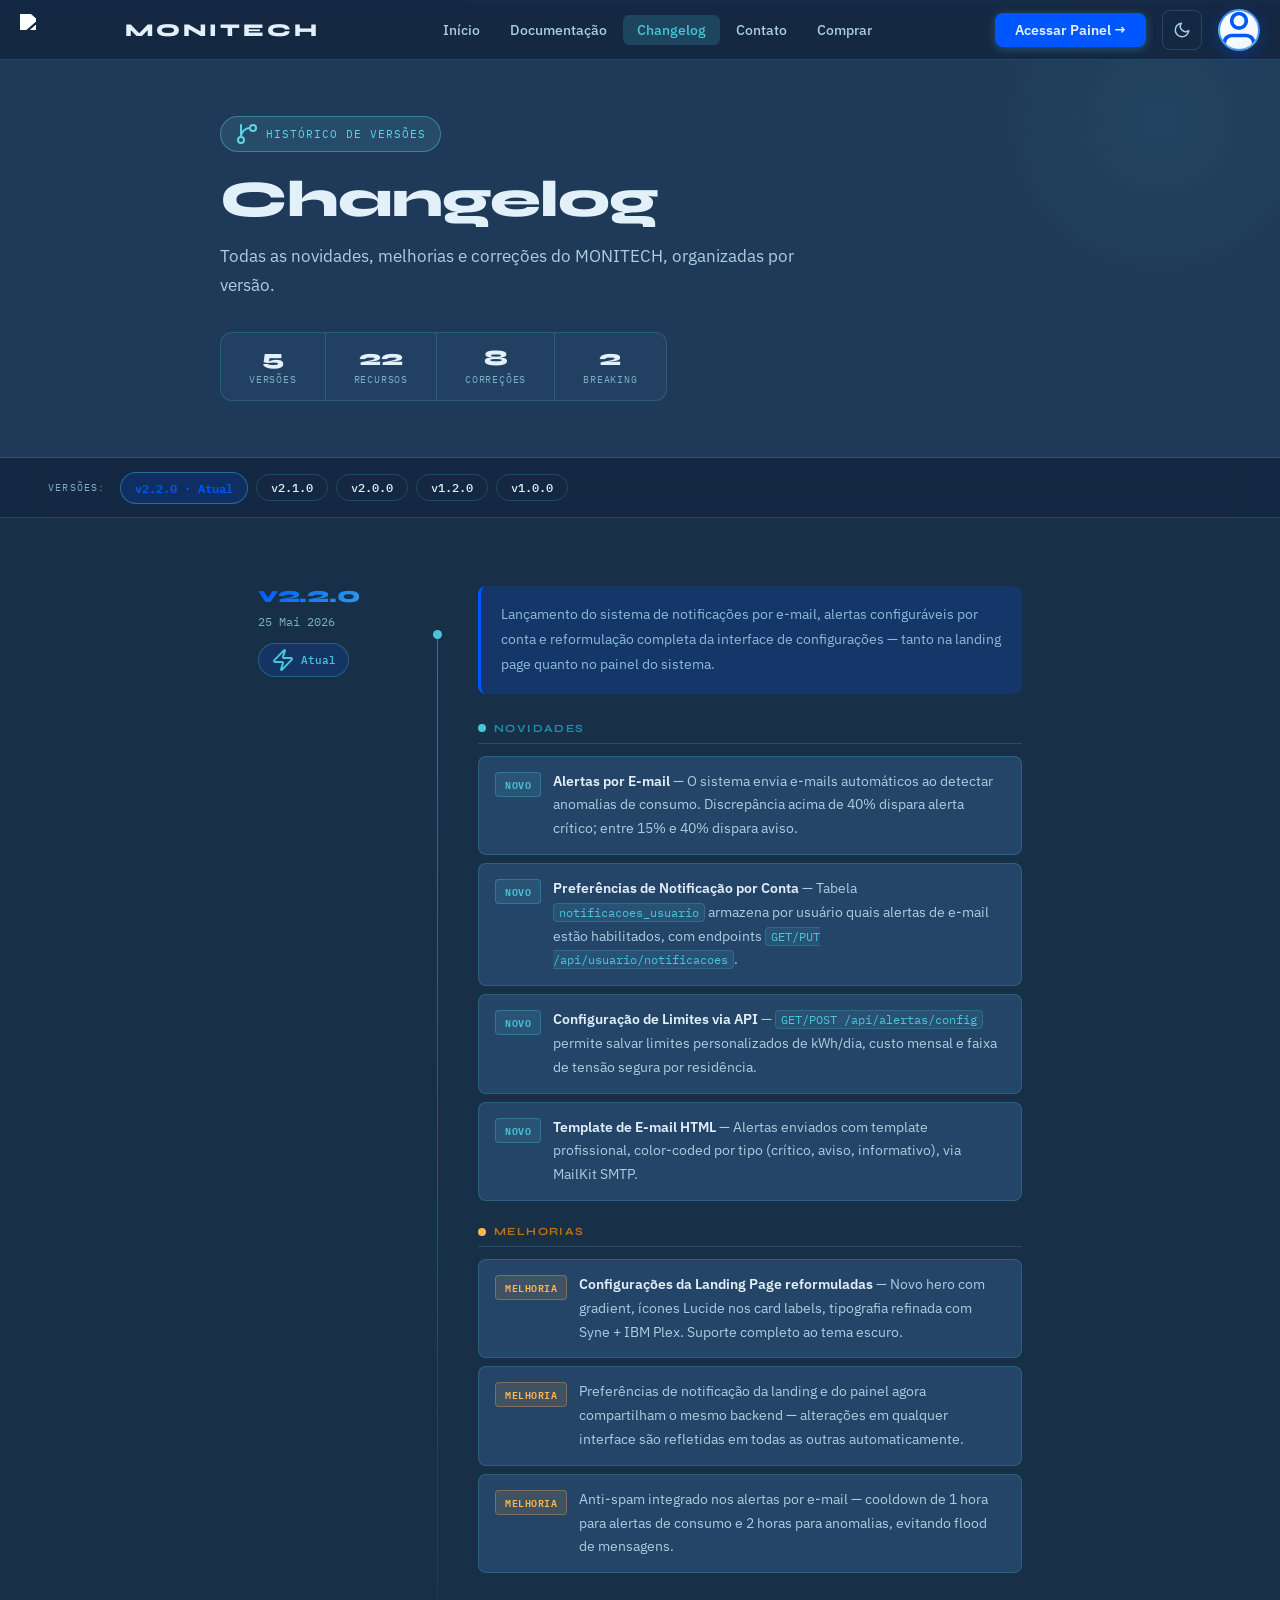
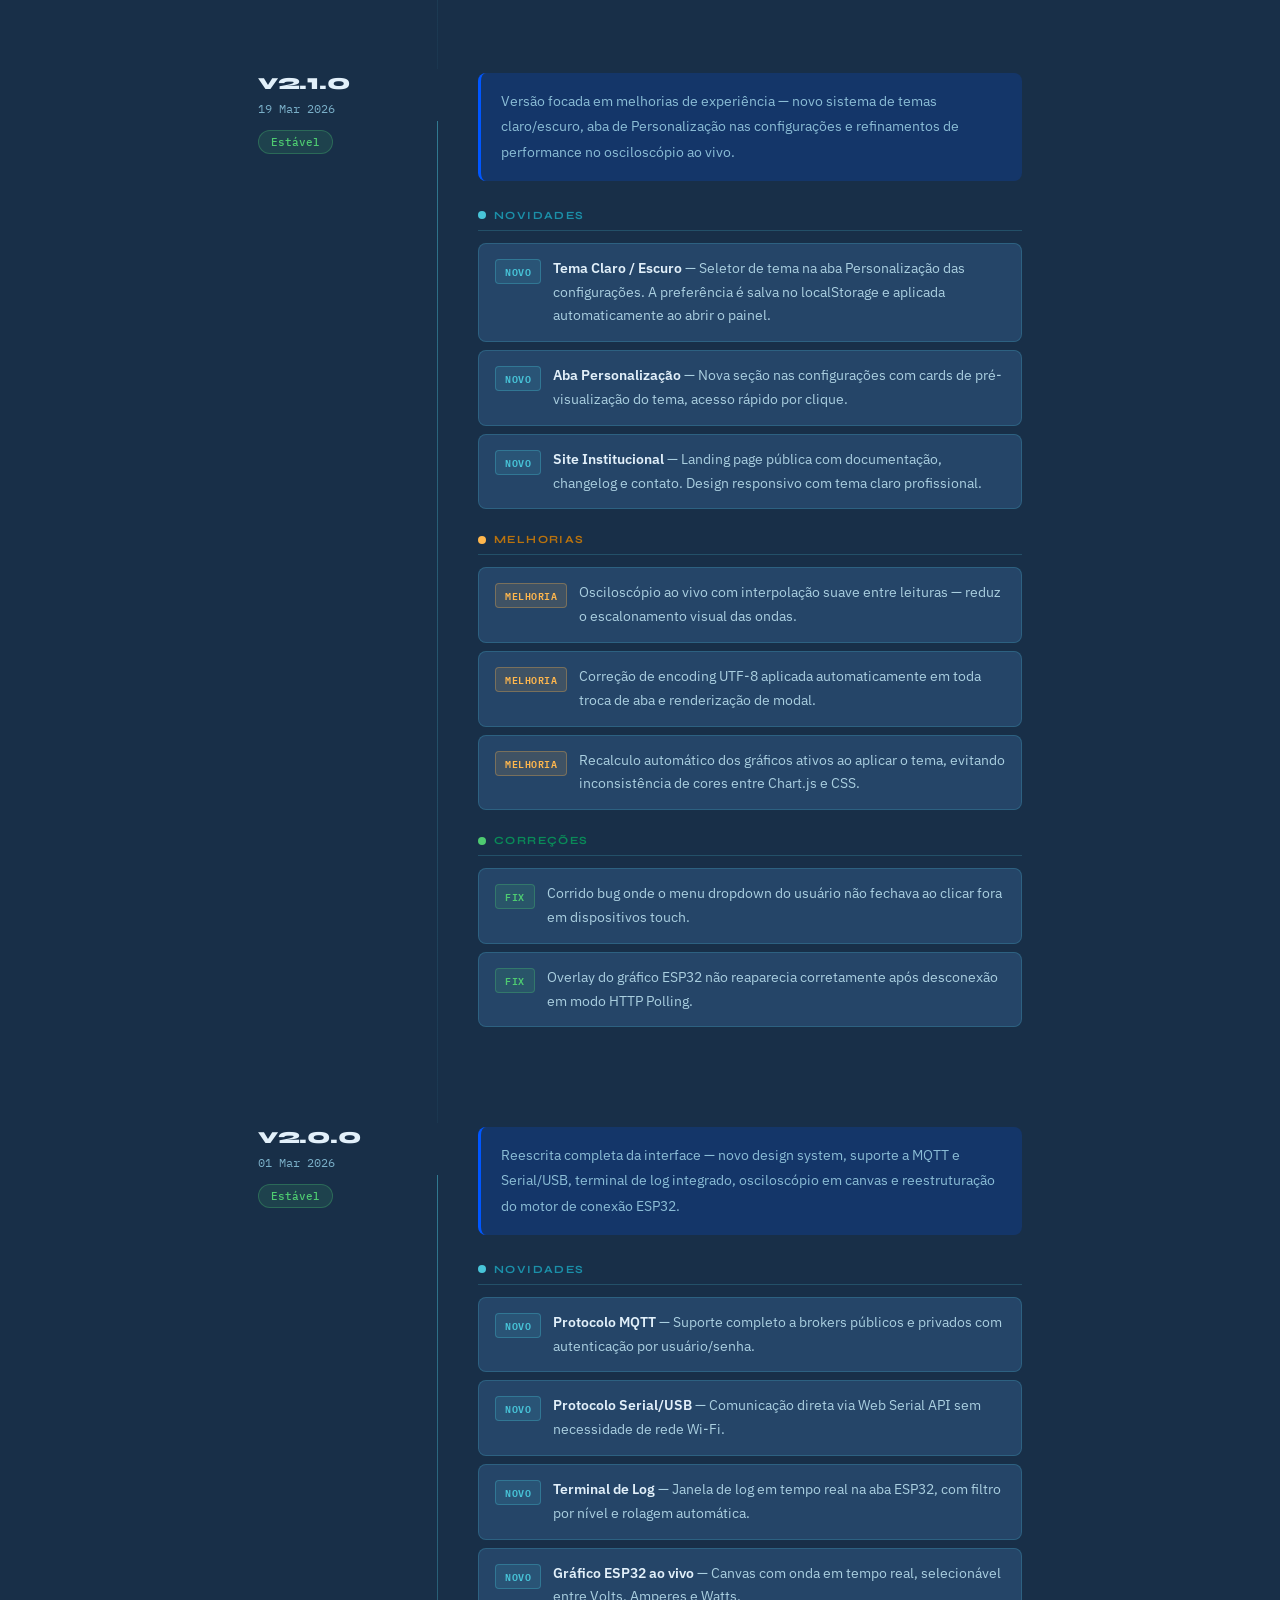
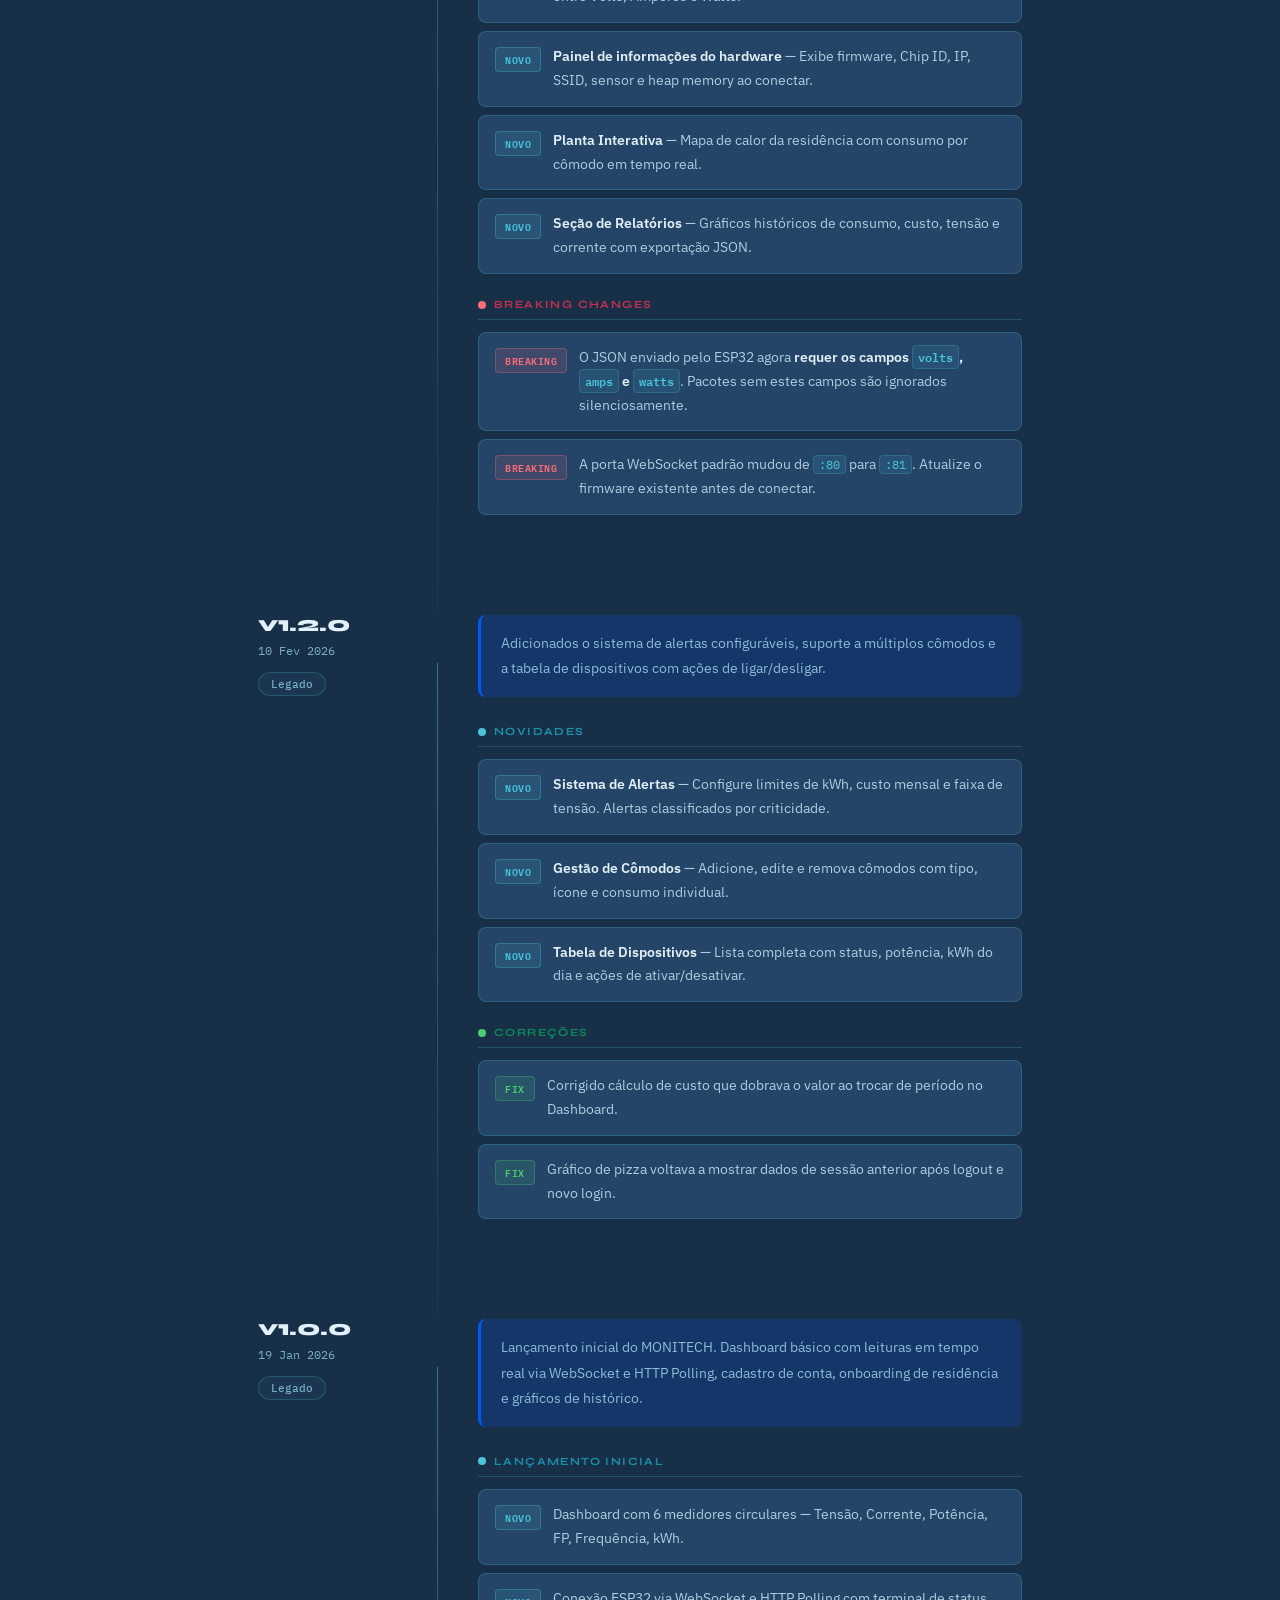
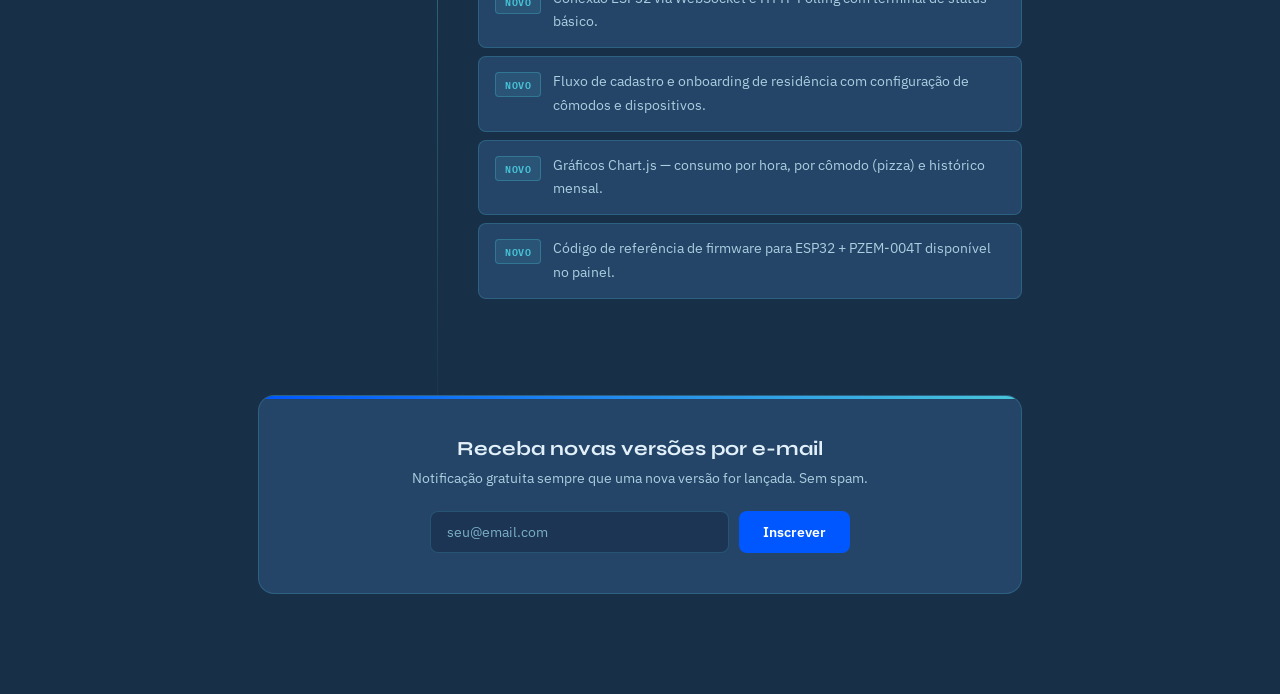
==== wwwroot/pages-documents/changelog.html @ 71a30d2c "Projeto-com-NILM_SERVER" ====
<!DOCTYPE html>
<html lang="pt-BR">

<head>
  <meta charset="UTF-8">
  <meta name="viewport" content="width=device-width, initial-scale=1.0">
  <title>Changelog — MONITECH</title>
  <link rel="icon" href="/favicon.svg" type="image/svg+xml">
  <!-- Theme Loader - DEVE estar antes de qualquer CSS -->
  <script src="../assets/js/shared/theme-loader.js"></script>
  <link
    href="https://fonts.googleapis.com/css2?family=Syne:wght@400;600;700;800&family=IBM+Plex+Sans:ital,wght@0,300;0,400;0,500;0,600;1,400&family=IBM+Plex+Mono:wght@300;400;500&display=swap"
    rel="stylesheet">
  <link rel="stylesheet" href="../assets/css/shared/navbar.css">
  <link rel="stylesheet" href="../assets/css/shared/userMenu.css">
  <link rel="stylesheet" href="../assets/css/shared/profile-photo-styles.css">
  <link rel="stylesheet" href="../assets/css/shared/auth-modal.css">
  <link rel="stylesheet" href="../website/css/changelog.css">
  <link rel="stylesheet" href="../website/css/theme-colors.css">
  <link rel="stylesheet" href="../assets/css/shared/theme-toggle.css">
  <link rel="stylesheet" href="../assets/css/shared/icons.css">
  <script src="../assets/js/vendor/lucide.min.js" defer></script>
  <script src="../assets/js/shared/navbar.js" defer></script>
  <script src="https://accounts.google.com/gsi/client" async defer></script>
  <script src="../assets/js/shared/auth-modal.js" defer></script>
  <script src="../assets/js/shared/profile-photo-manager.js" defer></script>
  <script src="../assets/js/shared/magnific-icons-loader.js" defer></script>
  <script src="../assets/js/pages/settings.js" defer></script>
  <script src="../assets/js/shared/theme-toggle.js" defer></script>
  <script src="../assets/js/shared/user-info-panel.js" defer></script>

<body>

  <nav id="nav">
    <div class="nav-inner">
      <a class="nav-logo" href="../index.html">
        <img src="/assets/images/logo.svg" alt="MONITECH" style="height:32px;width:auto;">
        <span class="nav-brand">MONITECH</span>
      </a>

      <!-- Botão do menu hambúrguer -->
      <button type="button" class="mobile-menu-btn" id="mobile-menu-btn" onclick="alternarMenuMobile()">
        <span></span>
        <span></span>
        <span></span>
      </button>

      <!-- Menu mobile -->
      <div class="nav-menu-mobile" id="nav-menu-mobile">
        <div class="nav-links">
          <a class="nav-link" href="../index.html">
            <span class="mmenu-icon"><i data-lucide="home"></i></span>
            <span class="mmenu-text">Início</span>
            <i data-lucide="chevron-right" class="mmenu-arrow"></i>
          </a>
          <a class="nav-link" href="./docs.html">
            <span class="mmenu-icon"><i data-lucide="book-open"></i></span>
            <span class="mmenu-text">Documentação</span>
            <i data-lucide="chevron-right" class="mmenu-arrow"></i>
          </a>
          <a class="nav-link active" href="changelog.html">
            <span class="mmenu-icon"><i data-lucide="list-checks"></i></span>
            <span class="mmenu-text">Changelog</span>
            <i data-lucide="chevron-right" class="mmenu-arrow"></i>
          </a>
          <a class="nav-link" href="./contato.html">
            <span class="mmenu-icon"><i data-lucide="mail"></i></span>
            <span class="mmenu-text">Contato</span>
            <i data-lucide="chevron-right" class="mmenu-arrow"></i>
          </a>
          <a class="nav-link" href="../website/compra.html">
            <span class="mmenu-icon"><i data-lucide="shopping-cart"></i></span>
            <span class="mmenu-text">Comprar</span>
            <i data-lucide="chevron-right" class="mmenu-arrow"></i>
          </a>
        </div>
        <div class="nav-menu-footer">
          <a class="btn-nav-solid-mobile" target="_blank" href="../system/system.html">
            <i data-lucide="layout-dashboard"></i>
            Acessar Painel
          </a>
        </div>
      </div>

      <!-- Menu desktop -->
      <div class="nav-links nav-links-desktop">
        <a class="nav-link" href="../index.html">Início</a>
        <a class="nav-link" href="./docs.html">Documentação</a>
        <a class="nav-link active" href="changelog.html">Changelog</a>
        <a class="nav-link" href="./contato.html">Contato</a>
        <a class="nav-link" href="../website/compra.html">Comprar</a>
      </div>

      <div class="nav-actions">
        <div class="nav-end">
          <a class="btn-nav-solid" target="_blank" href="../system/system.html">Acessar Painel →</a>
        </div>

        <!-- Toggle de Tema -->
        <button class="theme-toggle-btn" id="theme-toggle-btn" title="Alternar tema">
          <span class="theme-toggle-icon"></span>
        </button>

        <div class="user-menu-wrapper">
          <button class="user-menu-btn" id="user-menu-btn" onclick="toggleUserMenu()">
            <div class="user-avatar">U</div>
          </button>
          <div class="user-dropdown" id="user-dropdown">
            <!-- Header com dados do usuário (aparece quando logado) -->
            <div class="user-dropdown-header" id="user-dropdown-header" style="display:none !important;">
              <div class="user-dropdown-avatar-lg" id="user-dropdown-avatar-lg">U</div>
              <div class="user-dropdown-info">
                <div class="user-dropdown-nome" id="user-dropdown-nome">Usuário</div>
                <div class="user-dropdown-email" id="user-dropdown-email">email@example.com</div>
              </div>
            </div>
            <div class="user-dropdown-divider" id="user-dropdown-divider" style="display:none !important;"></div>
            
            <div class="dropdown-auth-section">
              <a href="#" id="dropdown-login" onclick="openAuthModal(); event.preventDefault();" class="user-dropdown-item">
                <svg xmlns="http://www.w3.org/2000/svg" width="15" height="15" viewBox="0 0 24 24" fill="none" stroke="currentColor" stroke-width="2.5" stroke-linecap="round" stroke-linejoin="round"><path d="M15 3h4a2 2 0 0 1 2 2v14a2 2 0 0 1-2 2h-4"/><polyline points="10 17 15 12 10 7"/><line x1="15" y1="12" x2="3" y2="12"/></svg>
                Entrar
              </a>
              <a href="#" id="dropdown-cadastro" onclick="openAuthModal(); switchAuthTab('signup'); event.preventDefault();" class="user-dropdown-item">
                <svg xmlns="http://www.w3.org/2000/svg" width="15" height="15" viewBox="0 0 24 24" fill="none" stroke="currentColor" stroke-width="2.5" stroke-linecap="round" stroke-linejoin="round"><path d="M16 21v-2a4 4 0 0 0-4-4H6a4 4 0 0 0-4 4v2"/><circle cx="9" cy="7" r="4"/><line x1="19" y1="8" x2="19" y2="14"/><line x1="22" y1="11" x2="16" y2="11"/></svg>
                Criar conta
              </a>
            </div>
            <a href="../website/settings.html" id="dropdown-config" class="user-dropdown-item" style="display:none !important;">Configurações</a>
            <a href="../pages-documents/docs.html" id="dropdown-sobre" class="user-dropdown-item" style="display:none !important;">Sobre</a>
            <button id="dropdown-logout" class="user-dropdown-item user-dropdown-logout" onclick="logout()" style="display:none !important;">Sair</button>
          </div>
          
        </div>
      </div>
    </div>
  </nav>

  <!-- Backdrop para o menu mobile -->
  <div class="nav-backdrop" id="nav-backdrop" onclick="alternarMenuMobile()"></div>

  <!-- Modal de Autenticação -->
  <div class="auth-backdrop" id="auth-backdrop">
    <div class="auth-modal">
      <!-- Botão fechar -->
      <button class="auth-close-btn" onclick="closeAuthModal()">
        <svg xmlns="http://www.w3.org/2000/svg" fill="none" viewBox="0 0 24 24" stroke="currentColor">
          <path stroke-linecap="round" stroke-linejoin="round" stroke-width="2" d="M6 18L18 6M6 6l12 12" />
        </svg>
      </button>

      <!-- Header -->
      <div class="auth-header">
        <h2>Bem-vindo</h2>
        <p>Acesse sua conta profissional MONITECH</p>
      </div>

      <!-- Tabs -->
      <div class="auth-tabs">
        <button class="auth-tab" data-tab="login" onclick="switchAuthTab('login')">Login</button>
        <button class="auth-tab" data-tab="signup" onclick="switchAuthTab('signup')">Cadastro</button>
      </div>

      <!-- Conteúdo: Login -->
      <div class="auth-content" id="auth-login">
        <!-- Login com Google -->
        <button class="auth-social-btn" id="google-login-btn" onclick="loginWithGoogle()">
          <svg xmlns="http://www.w3.org/2000/svg" viewBox="0 0 24 24" fill="currentColor">
            <path d="M22.56 12.25c0-.78-.07-1.53-.2-2.25H12v4.26h5.92c-.26 1.37-1.04 2.53-2.21 3.31v2.77h3.57c2.08-1.92 3.28-4.74 3.28-8.09z" fill="#4285F4"/>
            <path d="M12 23c2.97 0 5.46-.98 7.28-2.66l-3.57-2.77c-.98.66-2.23 1.06-3.71 1.06-2.86 0-5.29-1.93-6.16-4.53H2.18v2.84C3.99 20.53 7.7 23 12 23z" fill="#34A853"/>
            <path d="M5.84 14.09c-.22-.66-.35-1.36-.35-2.09s.13-1.43.35-2.09V7.07H2.18C1.43 8.55 1 10.22 1 12s.43 3.45 1.18 4.93l2.85-2.22.81-.62z" fill="#FBBC05"/>
            <path d="M12 5.38c1.62 0 3.06.56 4.21 1.64l3.15-3.15C17.45 2.09 14.97 1 12 1 7.7 1 3.99 3.47 2.18 7.07l3.66 2.84c.87-2.6 3.3-4.53 6.16-4.53z" fill="#EA4335"/>
            <path d="M1 1h22v22H1z" fill="none"/>
          </svg>
          Entrar com Google
        </button>

        <!-- Divisor -->
        <div class="auth-divider">ou</div>

        <!-- Formulário de Login -->
        <form class="auth-form" id="login-form" onsubmit="loginWithEmail(event)">
          <div class="form-group">
            <label for="login-email">Email</label>
            <input type="email" id="login-email" placeholder="seu@email.com" required>
          </div>

          <div class="form-group">
            <label for="login-password">Senha</label>
            <input type="password" id="login-password" placeholder="••••••••" required>
          </div>

          <button type="submit" class="auth-submit-btn">Login</button>
        </form>

        <!-- Links de rodapé -->
        <div class="auth-footer">
          <a href="#" onclick="event.preventDefault(); alert('Recuperação de senha será implementada');"> Esqueceu a senha?</a>
        </div>
      </div>

      <!-- Conteúdo: Cadastro -->
      <div class="auth-content" id="auth-signup">
        <!-- Cadastro com Google -->
        <button class="auth-social-btn" id="google-signup-btn" onclick="signupWithGoogle()">
          <svg xmlns="http://www.w3.org/2000/svg" viewBox="0 0 24 24" fill="currentColor">
            <path d="M22.56 12.25c0-.78-.07-1.53-.2-2.25H12v4.26h5.92c-.26 1.37-1.04 2.53-2.21 3.31v2.77h3.57c2.08-1.92 3.28-4.74 3.28-8.09z" fill="#4285F4"/>
            <path d="M12 23c2.97 0 5.46-.98 7.28-2.66l-3.57-2.77c-.98.66-2.23 1.06-3.71 1.06-2.86 0-5.29-1.93-6.16-4.53H2.18v2.84C3.99 20.53 7.7 23 12 23z" fill="#34A853"/>
            <path d="M5.84 14.09c-.22-.66-.35-1.36-.35-2.09s.13-1.43.35-2.09V7.07H2.18C1.43 8.55 1 10.22 1 12s.43 3.45 1.18 4.93l2.85-2.22.81-.62z" fill="#FBBC05"/>
            <path d="M12 5.38c1.62 0 3.06.56 4.21 1.64l3.15-3.15C17.45 2.09 14.97 1 12 1 7.7 1 3.99 3.47 2.18 7.07l3.66 2.84c.87-2.6 3.3-4.53 6.16-4.53z" fill="#EA4335"/>
            <path d="M1 1h22v22H1z" fill="none"/>
          </svg>
          Cadastrar com Google
        </button>

        <!-- Divisor -->
        <div class="auth-divider">ou</div>

        <!-- Formulário de Cadastro -->
        <form class="auth-form" id="signup-form" onsubmit="signupWithEmail(event)">
          <div class="form-group">
            <label for="signup-name">Nome Completo</label>
            <input type="text" id="signup-name" placeholder="Seu nome" required>
          </div>

          <div class="form-group">
            <label for="signup-email">Email</label>
            <input type="email" id="signup-email" placeholder="seu@email.com" required>
          </div>

          <div class="form-group">
            <label for="signup-password">Senha</label>
            <input type="password" id="signup-password" placeholder="••••••••" required>
          </div>

          <div class="form-checkbox">
            <input type="checkbox" id="signup-terms" required>
            <label for="signup-terms">Concordo com os <a href="#" onclick="event.preventDefault();">Termos de Serviço</a></label>
          </div>

          <button type="submit" class="auth-submit-btn">Criar Conta</button>
        </form>

        <!-- Links de rodapé -->
        <div class="auth-footer">
          Já tem uma conta? <a href="#" onclick="switchAuthTab('login');">Faça login</a>
        </div>
      </div>
    </div>
  </div>

  <div class="page-hero">
    <div class="page-hero-inner">
      <div class="page-eyebrow"><i data-lucide="git-branch"></i> Histórico de versões</div>
      <h1>Changelog</h1>
      <p>Todas as novidades, melhorias e correções do MONITECH, organizadas por versão.</p>
      <div class="hero-stats">
        <div class="hero-stat">
          <div class="hero-stat-val">5</div>
          <div class="hero-stat-key">Versões</div>
        </div>
        <div class="hero-stat">
          <div class="hero-stat-val">22</div>
          <div class="hero-stat-key">Recursos</div>
        </div>
        <div class="hero-stat">
          <div class="hero-stat-val">8</div>
          <div class="hero-stat-key">Correções</div>
        </div>
        <div class="hero-stat">
          <div class="hero-stat-val">2</div>
          <div class="hero-stat-key">Breaking</div>
        </div>
      </div>
    </div>
  </div>

  <!-- Quick nav entre versões -->
  <nav class="version-nav">
    <span class="ver-nav-label">Versões:</span>
    <a class="ver-btn ver-btn--latest" href="#v2-2-0">v2.2.0 · Atual</a>
    <a class="ver-btn" href="#v2-1-0">v2.1.0</a>
    <a class="ver-btn" href="#v2-0-0">v2.0.0</a>
    <a class="ver-btn" href="#v1-2-0">v1.2.0</a>
    <a class="ver-btn" href="#v1-0-0">v1.0.0</a>
  </nav>

  <div class="changelog-wrap">

    <!-- v2.2.0 -->
    <div class="release" id="v2-2-0">
      <div class="release-meta">
        <div class="release-ver">v2.2.0</div>
        <div class="release-date">25 Mai 2026</div>
        <div class="release-badge badge-latest"><i data-lucide="zap"></i> Atual</div>
      </div>
      <div class="release-body">
        <div class="release-summary">
          Lançamento do sistema de notificações por e-mail, alertas configuráveis por conta e reformulação completa da interface de configurações — tanto na landing page quanto no painel do sistema.
        </div>

        <div class="change-group">
          <div class="change-group-title"><span class="cg-dot cg-dot--new"></span><span class="change-title--new">Novidades</span></div>
          <div class="change-list">
            <div class="change-item"><span class="change-tag tag-new">novo</span>
              <div class="change-text"><strong>Alertas por E-mail</strong> — O sistema envia e-mails automáticos ao detectar anomalias de consumo. Discrepância acima de 40% dispara alerta crítico; entre 15% e 40% dispara aviso.</div>
            </div>
            <div class="change-item"><span class="change-tag tag-new">novo</span>
              <div class="change-text"><strong>Preferências de Notificação por Conta</strong> — Tabela <code>notificacoes_usuario</code> armazena por usuário quais alertas de e-mail estão habilitados, com endpoints <code>GET/PUT /api/usuario/notificacoes</code>.</div>
            </div>
            <div class="change-item"><span class="change-tag tag-new">novo</span>
              <div class="change-text"><strong>Configuração de Limites via API</strong> — <code>GET/POST /api/alertas/config</code> permite salvar limites personalizados de kWh/dia, custo mensal e faixa de tensão segura por residência.</div>
            </div>
            <div class="change-item"><span class="change-tag tag-new">novo</span>
              <div class="change-text"><strong>Template de E-mail HTML</strong> — Alertas enviados com template profissional, color-coded por tipo (crítico, aviso, informativo), via MailKit SMTP.</div>
            </div>
          </div>
        </div>

        <div class="change-group">
          <div class="change-group-title"><span class="cg-dot cg-dot--imp"></span><span class="change-title--imp">Melhorias</span></div>
          <div class="change-list">
            <div class="change-item"><span class="change-tag tag-imp">melhoria</span>
              <div class="change-text"><strong>Configurações da Landing Page reformuladas</strong> — Novo hero com gradient, ícones Lucide nos card labels, tipografia refinada com Syne + IBM Plex. Suporte completo ao tema escuro.</div>
            </div>
            <div class="change-item"><span class="change-tag tag-imp">melhoria</span>
              <div class="change-text">Preferências de notificação da landing e do painel agora compartilham o mesmo backend — alterações em qualquer interface são refletidas em todas as outras automaticamente.</div>
            </div>
            <div class="change-item"><span class="change-tag tag-imp">melhoria</span>
              <div class="change-text">Anti-spam integrado nos alertas por e-mail — cooldown de 1 hora para alertas de consumo e 2 horas para anomalias, evitando flood de mensagens.</div>
            </div>
          </div>
        </div>
      </div>
    </div>

    <!-- v2.1.0 -->
    <div class="release" id="v2-1-0">
      <div class="release-meta">
        <div class="release-ver">v2.1.0</div>
        <div class="release-date">19 Mar 2026</div>
        <div class="release-badge badge-stable">Estável</div>
      </div>
      <div class="release-body">
        <div class="release-summary">
          Versão focada em melhorias de experiência — novo sistema de temas claro/escuro, aba de Personalização nas
          configurações e refinamentos de performance no osciloscópio ao vivo.
        </div>

        <div class="change-group">
          <div class="change-group-title"><span class="cg-dot cg-dot--new"></span><span
              class="change-title--new">Novidades</span></div>
          <div class="change-list">
            <div class="change-item"><span class="change-tag tag-new">novo</span>
              <div class="change-text"><strong>Tema Claro / Escuro</strong> — Seletor de tema na aba Personalização das
                configurações. A preferência é salva no localStorage e aplicada automaticamente ao abrir o painel.</div>
            </div>
            <div class="change-item"><span class="change-tag tag-new">novo</span>
              <div class="change-text"><strong>Aba Personalização</strong> — Nova seção nas configurações com cards de
                pré-visualização do tema, acesso rápido por clique.</div>
            </div>
            <div class="change-item"><span class="change-tag tag-new">novo</span>
              <div class="change-text"><strong>Site Institucional</strong> — Landing page pública com documentação,
                changelog e contato. Design responsivo com tema claro profissional.</div>
            </div>
          </div>
        </div>

        <div class="change-group">
          <div class="change-group-title"><span class="cg-dot cg-dot--imp"></span><span
              class="change-title--imp">Melhorias</span></div>
          <div class="change-list">
            <div class="change-item"><span class="change-tag tag-imp">melhoria</span>
              <div class="change-text">Osciloscópio ao vivo com interpolação suave entre leituras — reduz o
                escalonamento visual das ondas.</div>
            </div>
            <div class="change-item"><span class="change-tag tag-imp">melhoria</span>
              <div class="change-text">Correção de encoding UTF-8 aplicada automaticamente em toda troca de aba e
                renderização de modal.</div>
            </div>
            <div class="change-item"><span class="change-tag tag-imp">melhoria</span>
              <div class="change-text">Recalculo automático dos gráficos ativos ao aplicar o tema, evitando
                inconsistência de cores entre Chart.js e CSS.</div>
            </div>
          </div>
        </div>

        <div class="change-group">
          <div class="change-group-title"><span class="cg-dot cg-dot--fix"></span><span
              class="change-title--fix">Correções</span></div>
          <div class="change-list">
            <div class="change-item"><span class="change-tag tag-fix">fix</span>
              <div class="change-text">Corrido bug onde o menu dropdown do usuário não fechava ao clicar fora em
                dispositivos touch.</div>
            </div>
            <div class="change-item"><span class="change-tag tag-fix">fix</span>
              <div class="change-text">Overlay do gráfico ESP32 não reaparecia corretamente após desconexão em modo HTTP
                Polling.</div>
            </div>
          </div>
        </div>
      </div>
    </div>

    <!-- v2.0.0 -->
    <div class="release" id="v2-0-0">
      <div class="release-meta">
        <div class="release-ver">v2.0.0</div>
        <div class="release-date">01 Mar 2026</div>
        <div class="release-badge badge-stable">Estável</div>
      </div>
      <div class="release-body">
        <div class="release-summary">
          Reescrita completa da interface — novo design system, suporte a MQTT e Serial/USB, terminal de log integrado,
          osciloscópio em canvas e reestruturação do motor de conexão ESP32.
        </div>

        <div class="change-group">
          <div class="change-group-title"><span class="cg-dot cg-dot--new"></span><span
              class="change-title--new">Novidades</span></div>
          <div class="change-list">
            <div class="change-item"><span class="change-tag tag-new">novo</span>
              <div class="change-text"><strong>Protocolo MQTT</strong> — Suporte completo a brokers públicos e privados
                com autenticação por usuário/senha.</div>
            </div>
            <div class="change-item"><span class="change-tag tag-new">novo</span>
              <div class="change-text"><strong>Protocolo Serial/USB</strong> — Comunicação direta via Web Serial API sem
                necessidade de rede Wi-Fi.</div>
            </div>
            <div class="change-item"><span class="change-tag tag-new">novo</span>
              <div class="change-text"><strong>Terminal de Log</strong> — Janela de log em tempo real na aba ESP32, com
                filtro por nível e rolagem automática.</div>
            </div>
            <div class="change-item"><span class="change-tag tag-new">novo</span>
              <div class="change-text"><strong>Gráfico ESP32 ao vivo</strong> — Canvas com onda em tempo real,
                selecionável entre Volts, Amperes e Watts.</div>
            </div>
            <div class="change-item"><span class="change-tag tag-new">novo</span>
              <div class="change-text"><strong>Painel de informações do hardware</strong> — Exibe firmware, Chip ID, IP,
                SSID, sensor e heap memory ao conectar.</div>
            </div>
            <div class="change-item"><span class="change-tag tag-new">novo</span>
              <div class="change-text"><strong>Planta Interativa</strong> — Mapa de calor da residência com consumo por
                cômodo em tempo real.</div>
            </div>
            <div class="change-item"><span class="change-tag tag-new">novo</span>
              <div class="change-text"><strong>Seção de Relatórios</strong> — Gráficos históricos de consumo, custo,
                tensão e corrente com exportação JSON.</div>
            </div>
          </div>
        </div>

        <div class="change-group">
          <div class="change-group-title"><span class="cg-dot cg-dot--brk"></span><span
              class="change-title--brk">Breaking Changes</span></div>
          <div class="change-list">
            <div class="change-item"><span class="change-tag tag-brk">breaking</span>
              <div class="change-text">O JSON enviado pelo ESP32 agora <strong>requer os campos <code>volts</code>, <code>amps</code> e <code>watts</code></strong>. Pacotes sem estes campos são ignorados silenciosamente.</div>
            </div>
            <div class="change-item"><span class="change-tag tag-brk">breaking</span>
              <div class="change-text">A porta WebSocket padrão mudou de <code>:80</code> para <code>:81</code>. Atualize o firmware existente antes de conectar.</div>
            </div>
          </div>
        </div>
      </div>
    </div>

    <!-- v1.2.0 -->
    <div class="release" id="v1-2-0">
      <div class="release-meta">
        <div class="release-ver">v1.2.0</div>
        <div class="release-date">10 Fev 2026</div>
        <div class="release-badge badge-legacy">Legado</div>
      </div>
      <div class="release-body">
        <div class="release-summary">
          Adicionados o sistema de alertas configuráveis, suporte a múltiplos cômodos e a tabela de dispositivos com
          ações de ligar/desligar.
        </div>
        <div class="change-group">
          <div class="change-group-title"><span class="cg-dot cg-dot--new"></span><span
              class="change-title--new">Novidades</span></div>
          <div class="change-list">
            <div class="change-item"><span class="change-tag tag-new">novo</span>
              <div class="change-text"><strong>Sistema de Alertas</strong> — Configure limites de kWh, custo mensal e
                faixa de tensão. Alertas classificados por criticidade.</div>
            </div>
            <div class="change-item"><span class="change-tag tag-new">novo</span>
              <div class="change-text"><strong>Gestão de Cômodos</strong> — Adicione, edite e remova cômodos com tipo,
                ícone e consumo individual.</div>
            </div>
            <div class="change-item"><span class="change-tag tag-new">novo</span>
              <div class="change-text"><strong>Tabela de Dispositivos</strong> — Lista completa com status, potência,
                kWh do dia e ações de ativar/desativar.</div>
            </div>
          </div>
        </div>
        <div class="change-group">
          <div class="change-group-title"><span class="cg-dot cg-dot--fix"></span><span
              class="change-title--fix">Correções</span></div>
          <div class="change-list">
            <div class="change-item"><span class="change-tag tag-fix">fix</span>
              <div class="change-text">Corrigido cálculo de custo que dobrava o valor ao trocar de período no Dashboard.
              </div>
            </div>
            <div class="change-item"><span class="change-tag tag-fix">fix</span>
              <div class="change-text">Gráfico de pizza voltava a mostrar dados de sessão anterior após logout e novo
                login.</div>
            </div>
          </div>
        </div>
      </div>
    </div>

    <!-- v1.0.0 -->
    <div class="release" id="v1-0-0">
      <div class="release-meta">
        <div class="release-ver">v1.0.0</div>
        <div class="release-date">19 Jan 2026</div>
        <div class="release-badge badge-legacy">Legado</div>
      </div>
      <div class="release-body">
        <div class="release-summary">
          Lançamento inicial do MONITECH. Dashboard básico com leituras em tempo real via WebSocket e HTTP Polling,
          cadastro de conta, onboarding de residência e gráficos de histórico.
        </div>
        <div class="change-group">
          <div class="change-group-title"><span class="cg-dot cg-dot--new"></span><span
              class="change-title--new">Lançamento Inicial</span></div>
          <div class="change-list">
            <div class="change-item"><span class="change-tag tag-new">novo</span>
              <div class="change-text">Dashboard com 6 medidores circulares — Tensão, Corrente, Potência, FP,
                Frequência, kWh.</div>
            </div>
            <div class="change-item"><span class="change-tag tag-new">novo</span>
              <div class="change-text">Conexão ESP32 via WebSocket e HTTP Polling com terminal de status básico.</div>
            </div>
            <div class="change-item"><span class="change-tag tag-new">novo</span>
              <div class="change-text">Fluxo de cadastro e onboarding de residência com configuração de cômodos e
                dispositivos.</div>
            </div>
            <div class="change-item"><span class="change-tag tag-new">novo</span>
              <div class="change-text">Gráficos Chart.js — consumo por hora, por cômodo (pizza) e histórico mensal.
              </div>
            </div>
            <div class="change-item"><span class="change-tag tag-new">novo</span>
              <div class="change-text">Código de referência de firmware para ESP32 + PZEM-004T disponível no painel.
              </div>
            </div>
          </div>
        </div>
      </div>
    </div>

    <!-- SUBSCRIBE -->
    <div class="subscribe-box">
      <h3>Receba novas versões por e-mail</h3>
      <p>Notificação gratuita sempre que uma nova versão for lançada. Sem spam.</p>
      <div class="subscribe-form">
        <input class="subscribe-input" type="email" placeholder="seu@email.com">
        <button class="subscribe-btn" onclick="
          this.textContent = 'Inscrito ✓';
          this.style.background = 'var(--success, #4ECB71)';
          this.style.color = '#fff';
          this.disabled = true;
        ">Inscrever</button>
      </div>
    </div>

  </div>

  <script>
    window.addEventListener('scroll', () => {
      document.getElementById('nav').classList.toggle('scrolled', window.scrollY > 10);
    });
  </script>
</body>

</html>
---- wwwroot/assets/css/shared/navbar.css ----
/* ============================================================
   ESTILOS DE NAVBAR / TOPBAR COMPARTILHADOS
   Usado tanto no sistema quanto no website
   ============================================================ */
   

/* ========== NAVBAR DO WEBSITE ========== */
*,
*::before,
*::after {
  box-sizing: border-box;
  margin: 0;
  padding: 0;
}

nav {
  position: fixed;
  top: 0;
  left: 0;
  right: 0;
  z-index: 500;
  height: 60px;
  background: var(--topbar-bg);
  backdrop-filter: blur(20px);
  border-bottom: 1px solid var(--border);
  display: flex;
  align-items: center;
  padding: 0 20px;
  transition: box-shadow .3s;
  box-sizing: border-box;
}

nav.scrolled {
  box-shadow: 0 4px 20px rgba(11, 18, 32, 0.10);
}

.nav-inner {
  width: 100%;
  display: flex;
  align-items: center;
}

.nav-end{
  display: flex;
  align-items: center;
  gap: 16px;
  flex-shrink: 0;
}

.nav-actions{
  display: flex;
  align-items: center;
  gap: 16px;
  flex-shrink: 0;
  margin-left: auto;
}

.nav-links-desktop {
  display: flex;
  align-items: center;
  gap: 4px;
  flex: 1;
  justify-content: center;
}

.nav-menu-mobile .nav-actions {
  margin-left: auto;
  display: flex;
  align-items: center;
  gap: 16px;
  flex-shrink: 0;
}

.nav-link {
  padding: 6px 14px;
  border-radius: 6px;
  font-size: 13.5px;
  font-weight: 500;
  color: var(--ink-3);
  transition: all .18s;
}

/* Menu hambúrguer styles moved to docs.css - AVOID DUPLICATION */
.nav-links {
  display: flex;
  align-items: center;
  gap: 2px;
}


.nav-logo {
  display: flex;
  align-items: center;
  gap: 9px;
  flex-shrink: 0;
}

.nav-icon {
  width: 28px;
  height: 28px;
  border-radius: 7px;
  background: var(--blue-core);
  display: flex;
  align-items: center;
  justify-content: center;
  font-size: 14px;
  color: var(--text-primary);
  box-shadow: 0 2px 8px var(--glow-blue);
}

/* Mobile nav */
.mobile-menu-btn {
  display: none;
  flex-direction: column;
  gap: 4px;
  background: none;
  border: none;
  cursor: pointer;
  padding: 10px;
  border-radius: 8px;
  transition: all 0.3s cubic-bezier(0.4, 0, 0.2, 1);
  position: relative;
  z-index: 102;
}

.mobile-menu-btn:hover {
  background: rgba(0, 87, 255, 0.1);
  transform: scale(1.05);
}

.mobile-menu-btn span {
  display: block;
  width: 22px;
  height: 2px;
  background: linear-gradient(135deg, var(--blue), var(--cyan));
  border-radius: 3px;
  transition: all 0.4s cubic-bezier(0.68, -0.55, 0.265, 1.55);
  transform-origin: center;
}

.mobile-menu-btn.active span:nth-child(1) {
  transform: rotate(45deg) translate(6px, 6px) scaleX(0.8);
  background: var(--cyan);
}

.mobile-menu-btn.active span:nth-child(2) {
  opacity: 0;
  transform: scaleX(0);
}

.mobile-menu-btn.active span:nth-child(3) {
  transform: rotate(-45deg) translate(6px, -6px) scaleX(0.8);
  background: var(--cyan);
}

/* .nav-menu-footer {
    display: none;
  } */

.nav-menu-mobile .nav-links {
  display: none;
  align-items: center;
  gap: 2px;
}

.nav-menu-mobile .nav-end {
  display: none;
  align-items: center;
  gap: 10px;
  margin-left: auto;
}

.nav-menu-mobile .nav-links {
  display: none;
  align-items: center;
  gap: 2px;
}

.nav-menu-mobile .nav-end {
  display: none;
  align-items: center;
  gap: 10px;
  margin-left: auto;
}

.nav-menu-mobile .nav-menu-footer {
  display: none;
  flex-direction: column;
  gap: 12px;
  padding-top: 16px;
}

.nav-logo {
  color: transparent !important;
}

.nav-brand {
  display: inline-block;
  font-family: 'Syne', Arial, sans-serif;
  font-size: 18px;
  font-weight: 800;
  letter-spacing: 3px;
  color: var(--text-primary);
}

.nav-logo img {
  filter: brightness(0) invert(1);
}
:root[data-theme="light"] .nav-logo img {
  filter: brightness(0);
}

.nav-links {
  display: flex;
  align-items: center;
  gap: 2px;
}

.nav-link {
  padding: 6px 14px;
  border-radius: 6px;
  font-size: 13.5px;
  font-weight: 500;
  color: var(--text-secondary);
  transition: all .18s;
}

.nav-link:hover {
  color: var(--text-primary);
  background: var(--topbar-hover);
}

.nav-link.active {
  color: var(--blue-core);
  background: var(--topbar-active);
}

.nav-end {
  display: flex;
  align-items: center;
  gap: 16px;
  flex-shrink: 0;
}

.btn-nav-ghost {
  padding: 7px 18px;
  border-radius: 8px;
  font-family: 'IBM Plex Sans', sans-serif;
  font-size: 13.5px;
  font-weight: 500;
  color: var(--text-secondary);
  border: 1px solid var(--border);
  background: transparent;
  cursor: pointer;
  transition: all 0.2s;
  text-decoration: none;
  white-space: nowrap;
}

.btn-nav-ghost:hover {
  border-color: var(--blue-core);
  color: var(--blue-core);
  background: var(--topbar-hover);
}

.btn-nav-solid {
  padding: 8px 20px;
  border-radius: 8px;
  font-family: 'IBM Plex Sans', sans-serif;
  font-size: 13.5px;
  font-weight: 600;
  color: #fff;
  background: var(--blue-core);
  border: none;
  cursor: pointer;
  box-shadow: 0 2px 10px var(--glow-blue);
  transition: all .2s;
  text-decoration: none;
  white-space: nowrap;
}

.btn-nav-solid:hover {
  background: var(--blue-bright);
  transform: translateY(-1px);
}

/* User Menu styles are now in assets/css/shared/userMenu.css */

/* ========== TOPBAR DO SISTEMA ========== */
.topbar {
  position: sticky;
  top: 0;
  z-index: 100;
  height: 64px;
  display: flex;
  align-items: center;
  justify-content: space-between;
  padding: 0 24px;
  background: var(--topbar-bg);
  backdrop-filter: blur(20px);
  border-bottom: 1px solid var(--border);
}

.topbar-logo {
  display: flex;
  align-items: center;
  gap: 10px;
}

.topbar-logo .logo-text {
  font-size: 20px;
  letter-spacing: 2px;
}

.nav-tabs {
  display: flex;
  gap: 4px;
}

.nav-tab {
  padding: 8px 16px;
  border-radius: 6px;
  cursor: pointer;
  font-family: 'Rajdhani', sans-serif;
  font-size: 13px;
  font-weight: 600;
  letter-spacing: 1px;
  text-transform: uppercase;
  color: var(--text-secondary);
  transition: all 0.2s;
  border: none;
  background: transparent;
  display: flex;
  align-items: center;
  gap: 6px;
}

.nav-tab:hover {
  color: var(--text-primary);
  background: var(--topbar-hover);
}

.nav-tab.active {
  color: var(--cyan);
  background: var(--topbar-active);
}

.topbar-right {
  display: flex;
  align-items: center;
  gap: 16px;
}

.status-dot {
  width: 8px;
  height: 8px;
  border-radius: 50%;
  background: var(--success);
  box-shadow: 0 0 8px var(--success);
  animation: blink 2s infinite;
}

/* ========== MENU SUSPENSO DO USUÁRIO ========== */
.user-menu-wrapper {
  position: relative;
  display: inline-block;
}

.user-menu-btn {
  display: flex;
  align-items: center;
  gap: 6px;
  padding: 8px 16px;
  background: transparent;
  color: var(--cyan);
  border: 1px solid var(--border-bright);
  border-radius: 8px;
  cursor: pointer;
  font-family: 'Rajdhani', sans-serif;
  font-size: 12px;
  font-weight: 700;
  letter-spacing: 1px;
  text-transform: uppercase;
  transition: all 0.3s ease;
  white-space: nowrap;
}

.user-menu-btn:hover {
  background: var(--topbar-hover);
  border-color: var(--cyan);
  box-shadow: 0 0 12px var(--glow-cyan);
}

.menu-arrow {
  display: inline-block;
  font-size: 10px;
  transition: transform 0.3s ease;
}

.user-menu-btn.active .menu-arrow {
  transform: rotate(180deg);
}

.user-dropdown-menu {
  position: absolute;
  top: 100%;
  right: 0;
  margin-top: 8px;
  background: var(--bg-card);
  border: 1px solid var(--border-bright);
  border-radius: 8px;
  box-shadow: var(--dropdown-shadow);
  padding: 8px 0;
  min-width: 200px;
  z-index: 1000;
  opacity: 0;
  visibility: hidden;
  transform: translateY(-10px) scale(0.95);
  transition: all 0.3s ease;
  pointer-events: none;
}

.user-dropdown-menu.active {
  opacity: 1;
  visibility: visible;
  transform: translateY(0) scale(1);
  pointer-events: auto;
}

.dropdown-item {
  display: block;
  width: 100%;
  padding: 12px 16px;
  background: transparent;
  border: none;
  color: var(--text-secondary);
  font-family: 'Rajdhani', sans-serif;
  font-size: 13px;
  font-weight: 600;
  text-align: left;
  cursor: pointer;
  transition: all 0.2s ease;
  text-decoration: none;
  letter-spacing: 0.5px;
}

.dropdown-item:hover {
  background: var(--topbar-active);
  color: var(--cyan);
  padding-left: 20px;
}

.dropdown-item.dropdown-danger:hover {
  background: rgba(255, 61, 107, 0.1);
  color: var(--danger);
}

.dropdown-divider {
  height: 1px;
  background: var(--border);
  margin: 6px 0;
}

@media (max-width: 1024px) {

   .hero-inner,
   .hw-inner,
   .proto-layout {
      grid-template-columns: 1fr;
   }

   .hero-panel {
      max-width: 580px;
      margin: 0 auto;
   }

   .hw-board-wrap {
      order: -1;
   }

   .stats-grid {
      grid-template-columns: repeat(2, 1fr);
   }

   .feat-grid {
      grid-template-columns: repeat(2, 1fr);
   }

   .feat-card--wide {
      grid-column: span 1;
   }

   .steps-track {
      grid-template-columns: 1fr 1fr;
   }

   .steps-track::before {
      display: none;
   }

   .footer-top {
      grid-template-columns: 1fr 1fr;
   }
}

/* ========== RESPONSIVIDADE ========== */
@media (max-width: 768px) {

  .mobile-menu-btn {
      display: flex !important;
      flex-direction: column !important;
      margin-left: auto !important;
      z-index: 101;
   }

   .wrap,
   .hero,
   .stats-section,
   .features-section,
   .how-section,
   .proto-section,
   .hw-section,
   .cta-section {
      padding-left: 20px;
      padding-right: 20px;
   }

  .btn-nav-solid-mobile {
    display: flex;
    align-items: center;
    justify-content: center;
    padding: 12px 20px;
    border-radius: 12px;
    font-family: var(--body);
    font-size: 14px;
    font-weight: 600;
    color: #fff;
    background: var(--blue);
    border: none;
    cursor: pointer;
    box-shadow: 0 4px 12px rgba(0, 87, 255, 0.3);
    transition: all 0.2s;
    text-decoration: none;
  }

  .nav-menu-mobile .nav-link {
    display: flex;
    align-items: center;
    gap: 12px;
    padding: 14px 16px;
    border-radius: 12px;
    color: var(--ink-3);
    font-size: 15px;
    font-weight: 500;
    transition: all 0.2s ease;
    text-decoration: none;
  }

  .nav-menu-mobile .nav-links {
    display: flex;
    flex-direction: column;
    gap: 12px;
    width: 100%;
    margin-bottom: 20px;
    padding-bottom: 20px;
    border-bottom: 1px solid rgba(0, 0, 0, 0.06);
  }

  .nav-menu-mobile {
    position: fixed;
    top: 68px;
    left: 14px;
    right: 14px;
    width: calc(100% - 28px);
    background: rgba(248, 252, 255, 0.97);
    border: 1px solid rgba(26, 122, 156, 0.22);
    border-radius: 22px;
    display: none;
    flex-direction: column;
    gap: 0;
    padding: 0;
    overflow: hidden;
    box-shadow: 0 24px 64px rgba(0, 0, 0, 0.18), 0 8px 24px rgba(0, 87, 255, 0.10);
    z-index: 99;
    max-height: calc(100vh - 88px);
    overflow-y: auto;
    transform: translateY(-16px) scale(0.96);
    opacity: 0;
    visibility: hidden;
    transition: all 0.35s cubic-bezier(0.34, 1.3, 0.64, 1);
  }

  /* Faixa de acento no topo */
  .nav-menu-mobile::before {
    content: '';
    display: block;
    height: 3px;
    background: linear-gradient(90deg, var(--blue), var(--cyan), var(--blue));
    flex-shrink: 0;
  }

  /* ── Links com ícones ── */
  .nav-menu-mobile .nav-links {
    display: flex;
    flex-direction: column;
    gap: 4px;
    padding: 12px 12px;
    border-bottom: 1px solid rgba(0, 0, 0, 0.07);
  }

  .nav-menu-mobile .nav-link {
    display: flex;
    align-items: center;
    gap: 12px;
    padding: 12px 14px;
    border-radius: 13px;
    color: var(--ink-3, #4A6C88);
    font-size: 15px;
    font-weight: 500;
    transition: all 0.22s cubic-bezier(0.4, 0, 0.2, 1);
    text-decoration: none;
    position: relative;
  }

  .nav-menu-mobile .nav-link:hover {
    color: var(--blue, #1A7A9C);
    background: rgba(26, 122, 156, 0.07);
    padding-left: 18px;
  }

  .nav-menu-mobile .nav-link.active {
    color: var(--blue, #1A7A9C);
    background: rgba(26, 122, 156, 0.10);
  }

  .mmenu-icon {
    width: 32px;
    height: 32px;
    border-radius: 9px;
    background: rgba(26, 122, 156, 0.10);
    border: 1px solid rgba(26, 122, 156, 0.18);
    display: flex;
    align-items: center;
    justify-content: center;
    flex-shrink: 0;
    color: var(--blue, #1A7A9C);
    transition: all 0.22s;
  }

  .mmenu-icon svg,
  .mmenu-icon i {
    width: 15px;
    height: 15px;
    stroke-width: 2;
  }

  .nav-menu-mobile .nav-link:hover .mmenu-icon {
    background: rgba(26, 122, 156, 0.18);
    border-color: rgba(26, 122, 156, 0.35);
    transform: scale(1.08);
  }

  .mmenu-text {
    flex: 1;
  }

  .mmenu-arrow {
    width: 14px;
    height: 14px;
    color: var(--muted, #7a94a8);
    opacity: 0;
    transform: translateX(-4px);
    transition: all 0.22s;
    flex-shrink: 0;
  }

  .nav-menu-mobile .nav-link:hover .mmenu-arrow {
    opacity: 1;
    transform: translateX(0);
    color: var(--blue, #1A7A9C);
  }

  /* ── Rodapé / botões ── */
  .nav-menu-footer {
    display: flex;
    flex-direction: column;
    gap: 8px;
    padding: 12px 12px 16px;
  }

  .btn-nav-solid-mobile {
    display: flex;
    align-items: center;
    justify-content: center;
    gap: 8px;
    padding: 14px 20px;
    border-radius: 13px;
    font-family: var(--body, 'IBM Plex Sans', sans-serif);
    font-size: 14px;
    font-weight: 600;
    color: #fff;
    background: linear-gradient(135deg, var(--blue, #0057ff) 0%, var(--cyan, #48C5D9) 100%);
    border: none;
    cursor: pointer;
    text-decoration: none;
    box-shadow: 0 4px 18px rgba(0, 87, 255, 0.35);
    transition: all 0.25s;
  }

  .btn-nav-solid-mobile:hover {
    transform: translateY(-2px);
    box-shadow: 0 8px 28px rgba(0, 87, 255, 0.45);
  }

  .btn-nav-solid-mobile svg,
  .btn-nav-solid-mobile i {
    width: 16px;
    height: 16px;
    stroke-width: 2;
  }

  .btn-nav-ghost-mobile {
    display: flex;
    align-items: center;
    justify-content: center;
    gap: 8px;
    padding: 13px 20px;
    border-radius: 13px;
    font-family: var(--body, 'IBM Plex Sans', sans-serif);
    font-size: 14px;
    font-weight: 500;
    color: var(--ink-3, #4A6C88);
    border: 1px solid var(--line, #CCCCCC);
    background: transparent;
    cursor: pointer;
    text-decoration: none;
    transition: all 0.25s;
  }

  .btn-nav-ghost-mobile:hover {
    border-color: var(--blue, #1A7A9C);
    color: var(--blue, #1A7A9C);
    background: rgba(26, 122, 156, 0.06);
  }

  .btn-nav-ghost-mobile svg,
  .btn-nav-ghost-mobile i {
    width: 16px;
    height: 16px;
    stroke-width: 2;
  }

  /* ── Animação de entrada ── */
  .nav-menu-mobile.active {
    display: flex !important;
    transform: translateY(0) scale(1);
    opacity: 1;
    visibility: visible;
    animation: slideDownMobile 0.38s cubic-bezier(0.34, 1.3, 0.64, 1);
  }

  @keyframes slideDownMobile {
    from {
      opacity: 0;
      transform: translateY(-20px) scale(0.93);
    }
    to {
      opacity: 1;
      transform: translateY(0) scale(1);
    }
  }

  .nav-backdrop {
    position: fixed;
    top: 0;
    left: 0;
    right: 0;
    bottom: 0;
    background: rgba(11, 18, 32, 0.6);
    z-index: 99;
    opacity: 0;
    visibility: hidden;
    transition: all 0.3s;
  }

  .nav-backdrop.active {
    opacity: 1;
    visibility: visible;
  }

  .nav-menu-mobile .nav-menu-footer a{
    width: 35%;
  }

  .nav-menu-mobile .nav-menu-footer{
    align-items: center;
    display: flex;
    flex-direction: column;
    gap: 12px;
    padding-top: 16px;
  }

  .nav-menu-footer {
    display: flex;
    flex-direction: column;
    gap: 12px;
    padding-top: 16px;
  }

  nav {
      padding: 0 20px;
   }

   .nav-links-desktop {
      display: none !important;
   }

   .nav-end {
      display: none !important;
   }

   .nav-links.active {
      display: flex !important;
   }

   .nav-inner {
      gap: 0;
      position: relative;
   }

   .nav-links {
      display: none;
   }

   .nav-menu-mobile .nav-links {
      display: flex;
      flex-direction: column;
      gap: 12px;
      width: 100%;
      margin-bottom: 32px;
      padding-bottom: 24px;
      border-bottom: 1px solid rgba(0, 0, 0, 0.06);
   }

   .nav-menu-mobile .nav-link {
      display: flex;
      align-items: center;
      padding: 16px 20px;
      border-radius: 14px;
      color: var(--ink-3);
      font-size: 16px;
      font-weight: 500;
      transition: all 0.3s;
   }

   .nav-menu-mobile .nav-link:hover {
      color: var(--ink);
      background: rgba(0, 87, 255, 0.06);
      padding-left: 26px;
   }

  nav,
  .topbar {
    padding-left: 20px;
    padding-right: 20px;
  }

  .nav-inner {
    gap: 12px;
  }

  .nav-links-desktop {
    display: none;
  }

  .nav-end {
    display: flex;
    gap: 16px;
    flex-shrink: 0;
  }

  .nav-tabs {
    gap: 2px;
  }

  .nav-tab span {
    display: none;
  }

  /* User menu visível em tablet */
  .user-menu-wrapper {
    display: flex !important;
    flex-shrink: 0;
  }

  .nav-actions {
    display: flex !important;
    gap: 12px;
    margin-left: 0;
  }

  /* ── Dark mode — mobile menu ── */
  html[data-theme="dark"] .nav-menu-mobile,
  body.dark-theme .nav-menu-mobile {
    background: rgba(24, 47, 72, 0.97);
    backdrop-filter: blur(28px);
    border-color: var(--border-bright);
    box-shadow:
      0 32px 80px rgba(0, 0, 0, 0.55),
      0 0 0 1px rgba(72, 197, 217, 0.08),
      0 12px 40px rgba(72, 197, 217, 0.14);
  }

  html[data-theme="dark"] .nav-menu-mobile .nav-links,
  body.dark-theme .nav-menu-mobile .nav-links {
    border-bottom-color: var(--divider);
  }

  html[data-theme="dark"] .nav-menu-mobile .nav-link,
  body.dark-theme .nav-menu-mobile .nav-link {
    color: var(--text-secondary);
  }

  html[data-theme="dark"] .nav-menu-mobile .nav-link:hover,
  body.dark-theme .nav-menu-mobile .nav-link:hover {
    color: var(--text-primary);
    background: var(--hover-bg);
    padding-left: 18px;
  }

  html[data-theme="dark"] .nav-menu-mobile .nav-link.active,
  body.dark-theme .nav-menu-mobile .nav-link.active {
    color: var(--cyan);
    background: var(--chip-bg);
  }

  html[data-theme="dark"] .mmenu-icon,
  body.dark-theme .mmenu-icon {
    background: var(--chip-bg);
    border-color: var(--chip-border);
    color: var(--cyan);
  }

  html[data-theme="dark"] .nav-menu-mobile .nav-link:hover .mmenu-icon,
  body.dark-theme .nav-menu-mobile .nav-link:hover .mmenu-icon {
    background: var(--accent-bg);
    border-color: var(--accent-border);
    color: var(--accent);
  }

  html[data-theme="dark"] .mmenu-arrow,
  body.dark-theme .mmenu-arrow {
    color: var(--muted);
  }

  html[data-theme="dark"] .nav-menu-mobile .nav-link:hover .mmenu-arrow,
  body.dark-theme .nav-menu-mobile .nav-link:hover .mmenu-arrow {
    color: var(--cyan);
  }

  html[data-theme="dark"] .nav-menu-footer,
  body.dark-theme .nav-menu-footer {
    border-top: none;
  }

  html[data-theme="dark"] .btn-nav-ghost-mobile,
  body.dark-theme .btn-nav-ghost-mobile {
    color: var(--text-secondary);
    border-color: var(--border);
  }

  html[data-theme="dark"] .btn-nav-ghost-mobile:hover,
  body.dark-theme .btn-nav-ghost-mobile:hover {
    border-color: var(--border-bright);
    color: var(--cyan);
    background: var(--chip-bg);
  }
}

@media (max-width: 480px) {

  .s-h2 {
      font-size: 22px;
   }

   .s-sub {
      font-size: 15px;
   }

   .stats-grid {
      grid-template-columns: 1fr;
   }

   .feat-card {
      padding: 24px;
   }

   nav {
      padding: 0 14px;
   }

   .nav-inner {
      position: relative;
      flex-wrap: wrap;
      gap: 6px;
   }

   .nav-logo {
      gap: 8px;
      flex: 1 1 auto;
   }

   .nav-brand {
      font-size: 14px;
   }

   .mobile-menu-btn {
      margin-left: auto;
      z-index: 101;
   }

   .nav-end {
      display: none;
   }

   .nav-menu-mobile {
      top: 62px;
      left: 12px;
      right: 12px;
      width: auto;
      max-width: calc(100vw - 24px);
      padding: 28px 20px 20px;
   }

  .mobile-menu-btn {
    display: flex !important;
    margin-left: auto;
  }

  .nav-end {
    display: none;
  }

  /* User menu visível junto ao hambúrguer em mobile */
  .user-menu-wrapper {
    display: flex !important;
    position: relative;
    margin-left: 8px;
    flex-shrink: 0;
  }

  .nav-actions {
    display: flex !important;
    gap: 6px;
    margin-left: auto;
  }
}
---- wwwroot/assets/css/shared/userMenu.css ----
/* ============================================================
   USER MENU - MENU DO USUÁRIO
   Componente reutilizável para todas as páginas
   ============================================================ */

/* ========== CONTAINER DO MENU ========== */
.user-menu-wrapper {
  position: relative;
  display: flex;
  align-items: center;
  flex-shrink: 0;
  margin-left: auto;
  gap: 0;
  z-index: 1001;
}

/* ========== BOTÃO DO MENU ========== */
.user-menu-btn {
  display: flex;
  align-items: center;
  justify-content: center;
  width: 42px;
  height: 42px;
  border-radius: 50%;
  background: linear-gradient(135deg, var(--blue-core) 0%, var(--blue-bright) 100%);
  border: 2px solid rgba(255, 255, 255, 0.2);
  cursor: pointer;
  box-shadow: 0 4px 16px rgba(0, 87, 255, 0.3), inset 0 1px 1px rgba(255, 255, 255, 0.1);
  transition: all 0.3s cubic-bezier(0.4, 0, 0.2, 1);
  flex-shrink: 0;
  padding: 0;
  font-size: 0;
}

.user-menu-btn:hover {
  background: linear-gradient(135deg, var(--blue-bright) 0%, var(--electric) 100%);
  transform: translateY(-3px) scale(1.05);
  box-shadow: 0 8px 24px rgba(0, 87, 255, 0.4), inset 0 1px 1px rgba(255, 255, 255, 0.15);
  border-color: rgba(255, 255, 255, 0.4);
}

.user-menu-btn:active {
  transform: translateY(-1px) scale(1.02);
  box-shadow: 0 4px 12px rgba(0, 87, 255, 0.3), inset 0 1px 1px rgba(255, 255, 255, 0.1);
}

.user-menu-btn.active {
  background: linear-gradient(135deg, var(--blue-bright) 0%, var(--electric) 100%);
  box-shadow: 0 6px 20px rgba(0, 87, 255, 0.4), inset 0 1px 1px rgba(255, 255, 255, 0.15);
  border-color: rgba(255, 255, 255, 0.4);
}

/* ========== AVATAR ========== */
.user-avatar {
  width: 44px;
  height: 44px;
  border-radius: 50%;
  background: linear-gradient(135deg, #ffffff 0%, #f0f4ff 100%);
  display: flex;
  align-items: center;
  justify-content: center;
  font-size: 18px;
  font-weight: 800;
  color: var(--blue-core);
  letter-spacing: -0.5px;
  user-select: none;
  overflow: hidden;
}

/* ========== MENU DROPDOWN ========== */
.user-dropdown {
  position: absolute !important;
  top: calc(100% + 12px) !important;
  right: 0 !important;
  width: 320px !important;
  min-width: 320px !important;
  background: transparent !important;
  border: none !important;
  border-radius: 0 !important;
  box-shadow: none !important;
  padding: 0 !important;
  overflow: visible !important;
  opacity: 0;
  visibility: hidden;
  transform: translateY(-12px) scale(0.95);
  transition: all 0.25s cubic-bezier(0.4, 0, 0.2, 1);
  pointer-events: none;
  backdrop-filter: none !important;
  z-index: 200 !important;
}

.user-dropdown.active {
  opacity: 1;
  visibility: visible;
  transform: translateY(0) scale(1);
  pointer-events: auto;
  filter: drop-shadow(var(--dropdown-shadow)) drop-shadow(0 4px 12px var(--glow-blue));
}

/* ========== ITEMS DO DROPDOWN ========== */
.user-dropdown-item {
  display: flex;
  align-items: center;
  gap: 12px;
  padding: 13px 18px;
  color: var(--text-secondary);
  text-decoration: none;
  font-size: 14px;
  font-weight: 500;
  cursor: pointer;
  transition: all 0.2s cubic-bezier(0.4, 0, 0.2, 1);
  background: var(--bg-card);
  border: 1px solid var(--border);
  border-top: none;
  width: 100%;
  max-width: 320px;
  box-sizing: border-box;
  text-align: left;
  white-space: nowrap;
  margin: 0;
}

.user-dropdown-item:first-of-type {
  padding-top: 13px;
  border-top: 1px solid var(--border);
}

.user-dropdown-item:last-child {
  padding-bottom: 13px;
  border-bottom-left-radius: 12px;
  border-bottom-right-radius: 12px;
}


.user-dropdown-item:hover {
  background: linear-gradient(90deg, var(--topbar-hover) 0%, transparent 100%);
  color: var(--blue-core);
  padding-left: 22px;
  border-color: var(--border-bright);
}

.user-dropdown-item.active {
  background: linear-gradient(90deg, var(--topbar-active) 0%, transparent 100%);
  color: var(--blue-core);
  border-color: var(--border-bright);
}

/* ========== SEÇÃO DE AUTH (Entrar / Cadastrar) ========== */
.dropdown-auth-section {
  display: flex;
  flex-direction: column;
  gap: 0;
  border: 1px solid var(--border);
  border-top-left-radius: 16px;
  border-top-right-radius: 16px;
  overflow: hidden;
}

#dropdown-login {
  border: none !important;
  border-bottom: 1px solid var(--border) !important;
  border-radius: 0 !important;
  border-top-left-radius: 16px !important;
  border-top-right-radius: 16px !important;
  background: var(--bg-card) !important;
  color: var(--text-secondary) !important;
  font-weight: 500 !important;
  padding: 14px 18px !important;
  gap: 10px;
  width: 100%;
  box-sizing: border-box;
}

#dropdown-login:hover {
  background: var(--topbar-hover) !important;
  color: var(--blue-bright) !important;
  padding-left: 22px !important;
  border-color: var(--border-bright) !important;
}

#dropdown-cadastro {
  border: none !important;
  border-radius: 0 !important;
  background: var(--bg-card) !important;
  color: var(--blue-bright) !important;
  font-weight: 600 !important;
  padding: 14px 18px !important;
  gap: 10px;
  width: 100%;
  box-sizing: border-box;
}

#dropdown-cadastro:hover {
  background: linear-gradient(90deg, var(--topbar-hover) 0%, transparent 100%) !important;
  color: var(--blue-bright) !important;
  padding-left: 22px !important;
  border-color: var(--border-bright) !important;
}

#dropdown-login svg,
#dropdown-cadastro svg {
  flex-shrink: 0;
  opacity: 0.7;
}

/* ========== SEPARADOR ========== */
.user-dropdown-divider {
  height: 8px;
  background: transparent;
  margin: 0;
  border-top: 1px solid var(--border);
}

/* ========== HEADER DO DROPDOWN (Dados do Usuário) ========== */
.user-dropdown-header {
  display: flex !important;
  align-items: center !important;
  justify-content: center !important;
  flex-direction: column !important;
  gap: 16px !important;
  padding: 32px 28px !important;
  border: 1px solid var(--border) !important;
  border-bottom: 2px solid var(--border-bright) !important;
  border-top-left-radius: 16px !important;
  border-top-right-radius: 16px !important;
  background: var(--bg-card) !important;
  text-align: center !important;
  width: 100% !important;
  max-width: 320px !important;
  box-sizing: border-box !important;
  flex-wrap: nowrap !important;
  box-shadow: 0 4px 12px var(--glow-blue), inset 0 1px 0 rgba(255, 255, 255, 0.1) !important;
  position: relative !important;
}

.user-dropdown-header::after {
  content: '';
  position: absolute;
  bottom: 0;
  left: 0;
  right: 0;
  height: 1px;
  background: linear-gradient(90deg, transparent 0%, var(--border-bright) 50%, transparent 100%);
  border-radius: 50%;
}

.user-dropdown-avatar-lg {
  display: flex !important;
  align-items: center !important;
  justify-content: center !important;
  width: 96px !important;
  height: 96px !important;
  min-width: 96px !important;
  min-height: 96px !important;
  border-radius: 50% !important;
  background: linear-gradient(135deg, #0057ff 0%, #00d4ff 100%) !important;
  box-shadow: 0 8px 24px rgba(0, 87, 255, 0.35), inset 0 2px 4px rgba(255, 255, 255, 0.4) !important;
  font-size: 36px !important;
  font-weight: 900 !important;
  color: #ffffff !important;
  flex-shrink: 0 !important;
  border: 3px solid rgba(255, 255, 255, 0.6) !important;
  z-index: 10 !important;
  position: relative !important;
  overflow: hidden !important;
  transition: transform 0.2s ease, box-shadow 0.2s ease !important;
}

.user-dropdown-header:hover .user-dropdown-avatar-lg {
  transform: scale(1.05) !important;
  box-shadow: 0 12px 28px rgba(0, 87, 255, 0.4), inset 0 2px 4px rgba(255, 255, 255, 0.4) !important;
}

.user-dropdown-info {
  display: flex;
  flex-direction: column;
  gap: 6px;
  width: 100%;
  max-width: 270px;
}

.user-dropdown-nome {
  font-size: 16px;
  font-weight: 700;
  color: var(--text-primary);
  white-space: normal;
  word-break: break-word;
  line-height: 1.4;
  letter-spacing: -0.3px;
}

.user-dropdown-email {
  font-size: 13px;
  color: var(--text-secondary);
  white-space: normal;
  word-break: break-word;
  line-height: 1.4;
  font-weight: 400;
}

/* ========== ANIMAÇÕES ========== */
@keyframes slideDown {
  from {
    opacity: 0;
    transform: translateY(-12px) scale(0.95);
    filter: blur(1px);
  }
  to {
    opacity: 1;
    transform: translateY(0) scale(1);
    filter: blur(0);
  }
}

@keyframes slideUp {
  from {
    opacity: 1;
    transform: translateY(0) scale(1);
  }
  to {
    opacity: 0;
    transform: translateY(-12px) scale(0.95);
  }
}

.user-dropdown.active {
  animation: slideDown 0.3s cubic-bezier(0.34, 1.56, 0.64, 1);
}

/* ========== RESPONSIVIDADE - TABLET ========== */
@media (max-width: 768px) {
  .user-menu-wrapper {
    margin-left: auto;
    display: flex !important;
    gap: 0;
    flex-shrink: 0;
  }

  .user-menu-btn {
    width: 48px;
    height: 48px;
    box-shadow: 0 3px 12px rgba(0, 87, 255, 0.28);
  }

  .user-avatar {
    width: 40px;
    height: 40px;
    font-size: 16px;
  }

  .user-menu-btn:hover {
    transform: translateY(-2px) scale(1.04);
    box-shadow: 0 6px 16px rgba(0, 87, 255, 0.35);
  }

  .user-dropdown {
    min-width: 280px !important;
    width: 280px !important;
    right: -20px;
  }

  .user-dropdown-header {
    padding: 28px 20px !important;
    gap: 14px !important;
    max-width: 280px !important;
  }

  .user-dropdown-avatar-lg {
    width: 80px !important;
    height: 80px !important;
    font-size: 32px !important;
  }

  .user-dropdown-nome {
    font-size: 15px;
  }

  .user-dropdown-email {
    font-size: 12px;
  }

  .user-dropdown-item {
    padding: 11px 14px;
    font-size: 13px;
    max-width: 280px !important;
  }

  .user-dropdown-item:hover {
    padding-left: 18px;
  }
}

/* ========== RESPONSIVIDADE - MOBILE ========== */
@media (max-width: 480px) {
  .user-menu-wrapper {
    position: relative;
    display: flex !important;
    margin-left: auto;
    flex-shrink: 0;
    gap: 0;
    z-index: 101;
  }

  .user-menu-btn {
    width: 44px;
    height: 44px;
    box-shadow: 0 2px 8px rgba(0, 87, 255, 0.25);
  }

  .user-avatar {
    width: 36px;
    height: 36px;
    font-size: 14px;
  }

  .user-menu-btn:hover {
    transform: translateY(-1px) scale(1.03);
    box-shadow: 0 4px 12px rgba(0, 87, 255, 0.3);
  }

  .user-dropdown {
    position: absolute;
    right: -10px;
    top: calc(100% + 10px);
    min-width: 260px;
    max-width: calc(100vw - 20px);
    width: 260px;
    border-radius: 12px;
    z-index: 200;
  }

  .user-dropdown-header {
    padding: 24px 18px !important;
    gap: 12px !important;
    max-width: 260px;
  }

  .user-dropdown-avatar-lg {
    width: 72px !important;
    height: 72px !important;
    font-size: 28px !important;
  }

  .user-dropdown-nome {
    font-size: 14px;
  }

  .user-dropdown-email {
    font-size: 12px;
  }

  .user-dropdown-item {
    padding: 10px 12px;
    font-size: 13px;
    max-width: 260px;
  }

  .user-dropdown-item:hover {
    padding-left: 16px;
  }
}

  .user-dropdown-item:hover {
    padding-left: 14px;
  }


/* ========== ESTADOS DE ACESSIBILIDADE ========== */
.user-menu-btn:focus-visible {
  outline: 2px solid #0057ff;
  outline-offset: 2px;
}

/* ========== BOTÃO DE LOGOUT ========== */
.user-dropdown-logout {
  color: #dc3545;
}

.user-dropdown-logout:hover {
  background: rgba(220, 53, 69, 0.08);
  color: #dc3545;
  padding-left: 20px;
}

.user-dropdown-logout:active {
  background: rgba(220, 53, 69, 0.12);
  color: #c82333;
}

.user-dropdown-item:focus-visible {
  outline: 2px solid #0057ff;
  outline-offset: -2px;
}

/* ========== PARA TOPBAR DO SISTEMA ========== */
.topbar .user-menu-wrapper {
  position: relative;
  display: flex;
  align-items: center;
  flex-shrink: 0;
  margin-left: auto;
  gap: 0;
}

.topbar .user-menu-btn {
  width: auto;
  height: 36px;
  background: transparent;
  border: 1px solid var(--border-bright);
  color: var(--cyan);
  gap: 6px;
  padding: 0 14px;
  border-radius: 8px;
  font-size: 11px;
  font-weight: 700;
  letter-spacing: 0.5px;
  text-transform: uppercase;
  white-space: nowrap;
  font-family: 'Rajdhani', sans-serif;
  box-shadow: none;
  font-size: inherit;
}

.topbar .user-menu-btn:hover {
  background: var(--topbar-hover);
  border-color: var(--cyan);
  box-shadow: 0 0 12px rgba(0, 170, 204, 0.2);
  transform: none;
}

.topbar .user-menu-btn::after {
  content: '▼';
  font-size: 8px;
  margin-left: 6px;
  transition: transform 0.3s ease;
}

.topbar .user-menu-btn.active::after {
  transform: rotate(180deg);
}

.topbar .user-dropdown {
  position: absolute;
  top: calc(100% + 6px);
  left: 0;
  right: auto;
  min-width: 180px;
  background: var(--bg-card);
  border: 1px solid var(--border-bright);
  box-shadow: var(--dropdown-shadow);
  border-radius: 8px;
}

.topbar .user-dropdown-item {
  color: var(--text-secondary);
  padding: 10px 14px;
  font-size: 13px;
  font-weight: 600;
  font-family: 'Rajdhani', sans-serif;
  letter-spacing: 0.5px;
}

.topbar .user-dropdown-item:hover {
  background: var(--topbar-active);
  color: var(--cyan);
  padding-left: 16px;
}
---- wwwroot/assets/css/shared/profile-photo-styles.css ----
/**
 * PROFILE PHOTO STYLES
 * Estilos adicionais para melhor exibição de fotos de perfil
 * Funciona com profile-photo-manager.js
 */

/* Avatar com foto - melhora a qualidade de visualização */
.user-avatar img,
.user-dropdown-avatar-lg img,
.user-profile-avatar img {
  width: 100% !important;
  height: 100% !important;
  object-fit: cover !important;
  object-position: center !important;
  border-radius: 50% !important;
  display: block !important;
}

/* Melhorar aparência do avatar em navbar quando tem foto */
#user-menu-btn {
  overflow: hidden !important;
  background-size: cover !important;
  background-position: center !important;
}

#user-menu-btn:has(img) {
  background: transparent !important;
}

/* Avatar do dropdown com foto */
#user-dropdown-avatar-lg {
  overflow: hidden !important;
  position: relative !important;
}

#user-dropdown-avatar-lg::before {
  content: '';
  position: absolute;
  top: 0;
  left: 0;
  right: 0;
  bottom: 0;
  background: radial-gradient(circle at 30% 30%, rgba(255, 255, 255, 0.2) 0%, transparent 70%);
  pointer-events: none;
  z-index: 1;
  border-radius: 50%;
}

#user-dropdown-avatar-lg img {
  z-index: 0;
}

/* Animação de carregamento */
@keyframes photoLoading {
  0% {
    opacity: 0.6;
  }
  50% {
    opacity: 0.8;
  }
  100% {
    opacity: 1;
  }
}

.user-avatar img,
.user-dropdown-avatar-lg img,
.user-profile-avatar img {
  animation: photoLoading 0.4s ease-out;
}

/* Melhorar sombra para fotos */
#user-menu-btn.active,
#user-menu-btn:hover {
  box-shadow: 0 8px 24px rgba(0, 87, 255, 0.4), inset 0 1px 1px rgba(255, 255, 255, 0.15) !important;
}

/* Tamanho mínimo para garantir visibilidade */
.user-avatar {
  min-width: 44px !important;
  min-height: 44px !important;
}

.user-dropdown-avatar-lg {
  min-width: 100px !important;
  min-height: 100px !important;
}

/* Mobile - aumentar tamanho do avatar em navbar */
@media (max-width: 768px) {
  .user-avatar {
    width: 40px !important;
    height: 40px !important;
    min-width: 40px !important;
    min-height: 40px !important;
  }

  #user-menu-btn {
    width: 48px !important;
    height: 48px !important;
  }
}

/* Focus states para acessibilidade */
#user-menu-btn:focus-visible {
  outline: 2px solid var(--electric, #00d4ff) !important;
  outline-offset: 2px !important;
}

/* Ensure image doesn't get distorted */
.user-avatar,
.user-dropdown-avatar-lg,
.user-profile-avatar {
  aspect-ratio: 1 / 1 !important;
}

/* Melhorar transição quando foto muda */
.user-avatar,
.user-dropdown-avatar-lg,
.user-profile-avatar {
  transition: background-image 0.3s ease-in-out, filter 0.2s ease;
}

/* Efeito hover para fotos */
.user-avatar:hover,
.user-dropdown-avatar-lg:hover,
.user-profile-avatar:hover {
  filter: brightness(1.1);
}

.user-avatar:active,
.user-dropdown-avatar-lg:active,
.user-profile-avatar:active {
  filter: brightness(0.95);
}
---- wwwroot/assets/css/shared/auth-modal.css ----
/* ============================================================
   MODAL DE AUTENTICAÇÃO - LOGIN E CADASTRO
   ============================================================ */

/* Backdrop do modal */
.auth-backdrop {
  position: fixed;
  top: 0;
  left: 0;
  right: 0;
  bottom: 0;
  background: rgba(0, 0, 0, 0.5);
  display: none;
  align-items: center;
  justify-content: center;
  z-index: 1100;
  opacity: 0;
  visibility: hidden;
  transition: all 0.3s ease;
}

.auth-backdrop.active {
  display: flex;
  opacity: 1;
  visibility: visible;
}

/* Container do modal */
.auth-modal {
  max-height: 100vh;
  background: var(--white);
  border-radius: 16px;
  box-shadow: 0 20px 60px rgba(0, 0, 0, 0.3);
  width: 90%;
  max-width: 420px;
  padding: 30px;
  transform: scale(0.95);
  opacity: 0;
  transition: all 0.3s cubic-bezier(0.4, 0, 0.2, 1);
  position: relative;
  overflow: hidden;
}

.auth-backdrop.active .auth-modal {
  transform: scale(1);
  opacity: 1;
}

/* Header do modal */
.auth-header {
  text-align: center;
  margin-bottom: 28px;
}

.auth-header-logo {
  display: inline-block;
  font-size: 11px;
  font-weight: 700;
  letter-spacing: 0.2em;
  text-transform: uppercase;
  color: #0099ff;
  background: linear-gradient(135deg, #0057ff, #00d4ff);
  -webkit-background-clip: text;
  -webkit-text-fill-color: transparent;
  background-clip: text;
  margin-bottom: 10px;
  padding: 3px 10px;
  border: 1px solid rgba(0, 153, 255, 0.25);
  border-radius: 20px;
}

.auth-header h2 {
  font-size: 22px;
  font-weight: 700;
  color: var(--text-primary);
  margin-bottom: 6px;
  letter-spacing: -0.01em;
}

.auth-header p {
  font-size: 13px;
  color: var(--text-secondary);
  line-height: 1.5;
}

/* Tabs de navegação */
.auth-tabs {
  display: flex;
  gap: 16px;
  margin-bottom: 18px;
  border-bottom: 1px solid var(--border);
  padding-bottom: 16px;
}

.auth-tab {
  flex: 1;
  padding: 12px 0;
  border: none;
  background: transparent;
  cursor: pointer;
  font-size: 14px;
  font-weight: 600;
  color: var(--text-secondary);
  transition: all 0.2s;
  border-bottom: 2px solid transparent;
  margin-bottom: -17px;
}

.auth-tab:hover {
  color: var(--text-primary);
}

.auth-tab.active {
  color: var(--blue-core);
  border-bottom-color: var(--blue-core);
}

/* Conteúdo dos tabs */
.auth-content {
  display: none;
}

.auth-content.active {
  display: block;
  animation: fadeIn 0.3s ease;
}

@keyframes fadeIn {
  from {
    opacity: 0;
  }
  to {
    opacity: 1;
  }
}

/* Form styles */
.auth-form {
  display: flex;
  flex-direction: column;
  gap: 14px;
}

.form-group {
  display: flex;
  flex-direction: column;
  gap: 8px;
}

.form-group label {
  font-size: 13px;
  font-weight: 600;
  color: var(--text-primary);
}

.form-group input {
  padding: 12px 14px;
  border: 1px solid var(--border);
  border-radius: 8px;
  font-size: 14px;
  transition: all 0.2s;
  background: var(--white);
  color: var(--text-primary);
}

.form-group input:focus {
  outline: none;
  border-color: var(--blue-core);
  box-shadow: 0 0 0 3px rgba(0, 87, 255, 0.1);
}

.form-group input::placeholder {
  color: var(--text-secondary);
}

/* Checkbox styles */
.form-checkbox {
  display: flex;
  align-items: center;
  gap: 8px;
  font-size: 13px;
  color: var(--text-secondary);
}

.form-checkbox input[type="checkbox"] {
  width: 18px;
  height: 18px;
  cursor: pointer;
  accent-color: var(--blue-core);
}

/* Botão de submit — Premium MONITECH */
.auth-submit-btn {
  position: relative;
  width: 100%;
  padding: 14px 24px;
  border-radius: 10px;
  border: none;
  font-size: 12px;
  font-weight: 700;
  letter-spacing: 0.13em;
  text-transform: uppercase;
  cursor: pointer;
  color: #fff;
  background: linear-gradient(135deg, #0057ff 0%, #0099ff 55%, #00d4ff 100%);
  box-shadow:
    0 4px 18px rgba(0, 87, 255, 0.42),
    0 1px 3px rgba(0, 0, 0, 0.18),
    inset 0 1px 0 rgba(255, 255, 255, 0.22);
  transition: all 0.3s cubic-bezier(0.4, 0, 0.2, 1);
  margin-top: 8px;
  overflow: hidden;
}

/* Shimmer sweep no hover */
.auth-submit-btn::before {
  content: '';
  position: absolute;
  inset: 0;
  left: -120%;
  width: 60%;
  background: linear-gradient(
    90deg,
    transparent 0%,
    rgba(255, 255, 255, 0.28) 50%,
    transparent 100%
  );
  transform: skewX(-18deg);
  transition: left 0.5s ease;
  pointer-events: none;
}

.auth-submit-btn:hover::before {
  left: 170%;
}

.auth-submit-btn:hover {
  background: linear-gradient(135deg, #1a6fff 0%, #00b8ff 55%, #00e5ff 100%);
  box-shadow:
    0 8px 30px rgba(0, 87, 255, 0.55),
    0 0 0 1px rgba(0, 212, 255, 0.45),
    0 2px 6px rgba(0, 0, 0, 0.22),
    inset 0 1px 0 rgba(255, 255, 255, 0.28);
  transform: translateY(-2px);
}

.auth-submit-btn:active {
  transform: translateY(0);
  box-shadow:
    0 3px 12px rgba(0, 87, 255, 0.4),
    inset 0 2px 4px rgba(0, 0, 0, 0.15);
  transition-duration: 0.08s;
}

.auth-submit-btn:disabled {
  opacity: 0.65;
  cursor: not-allowed;
  transform: none !important;
}

/* Divisor */
.auth-divider {
  display: flex;
  align-items: center;
  gap: 12px;
  margin: 18px 0;
  color: var(--text-secondary);
  font-size: 13px;
}

.auth-divider::before,
.auth-divider::after {
  content: '';
  flex: 1;
  height: 1px;
  background: var(--border);
}

/* Botões sociais */
.auth-social {
  display: flex;
  flex-direction: column;
  gap: 12px;
}

.auth-social-btn {
  position: relative;
  display: flex;
  align-items: center;
  justify-content: center;
  gap: 10px;
  width: 100%;
  padding: 13px 20px;
  border: 1.5px solid rgba(66, 133, 244, 0.35);
  border-radius: 10px;
  background: linear-gradient(135deg, rgba(66,133,244,0.08) 0%, rgba(0,212,255,0.06) 100%);
  cursor: pointer;
  font-size: 13px;
  font-weight: 600;
  color: var(--text-primary);
  letter-spacing: 0.03em;
  transition: all 0.28s cubic-bezier(0.4, 0, 0.2, 1);
  box-shadow: 0 1px 6px rgba(66,133,244,0.1), inset 0 1px 0 rgba(255,255,255,0.06);
  overflow: hidden;
}

/* Shimmer no hover */
.auth-social-btn::before {
  content: '';
  position: absolute;
  inset: 0;
  left: -110%;
  width: 55%;
  background: linear-gradient(
    90deg,
    transparent 0%,
    rgba(255, 255, 255, 0.12) 50%,
    transparent 100%
  );
  transform: skewX(-18deg);
  transition: left 0.5s ease;
  pointer-events: none;
}

.auth-social-btn:hover::before {
  left: 160%;
}

.auth-social-btn:hover {
  border-color: rgba(66, 133, 244, 0.7);
  background: linear-gradient(135deg, rgba(66,133,244,0.14) 0%, rgba(0,212,255,0.1) 100%);
  box-shadow: 0 4px 20px rgba(66,133,244,0.22), 0 0 0 1px rgba(66,133,244,0.2);
  transform: translateY(-2px);
  color: var(--text-primary);
}

.auth-social-btn:active {
  transform: translateY(0);
  box-shadow: 0 1px 6px rgba(66,133,244,0.14);
  transition-duration: 0.08s;
}

.auth-social-btn svg {
  width: 20px;
  height: 20px;
  flex-shrink: 0;
  position: relative;
  z-index: 1;
  filter: drop-shadow(0 1px 2px rgba(0,0,0,0.15));
}

/* Ícone do Google com separador vertical */
.auth-social-btn .google-divider {
  width: 1px;
  height: 18px;
  background: rgba(66,133,244,0.3);
  flex-shrink: 0;
}

/* Links de rodapé */
.auth-footer {
  text-align: center;
  margin-top: 20px;
  font-size: 13px;
  color: var(--text-secondary);
}

.auth-footer a {
  color: var(--blue-core);
  text-decoration: none;
  font-weight: 600;
}

.auth-footer a:hover {
  text-decoration: underline;
}

/* Painel de esqueceu a senha */
.auth-forgot-icon {
  display: flex;
  justify-content: center;
  margin-bottom: 16px;
  color: var(--blue-core);
  opacity: 0.85;
}

.auth-forgot-title {
  text-align: center;
  font-size: 18px;
  font-weight: 700;
  color: var(--text-primary);
  margin: 0 0 8px;
}

.auth-forgot-desc {
  text-align: center;
  font-size: 13px;
  color: var(--text-secondary);
  margin: 0 0 22px;
  line-height: 1.6;
}

/* Botão fechar */
.auth-close-btn {
  position: absolute;
  top: 16px;
  right: 16px;
  width: 32px;
  height: 32px;
  border: none;
  background: transparent;
  cursor: pointer;
  display: flex;
  align-items: center;
  justify-content: center;
  color: var(--text-secondary);
  transition: all 0.2s;
  border-radius: 6px;
}

.auth-close-btn:hover {
  background: var(--topbar-hover);
  color: var(--text-primary);
}

.auth-close-btn svg {
  width: 20px;
  height: 20px;
}

/* Tema escuro */
html[data-theme="dark"] .auth-modal {
  background: var(--dark-bg);
  color: var(--text-primary);
}

html[data-theme="dark"] .auth-form input {
  background: var(--dark-input-bg);
  border-color: var(--dark-border);
  color: var(--text-primary);
}

html[data-theme="dark"] .auth-form input:focus {
  border-color: var(--blue-core);
  box-shadow: 0 0 0 3px rgba(0, 87, 255, 0.15);
}

html[data-theme="dark"] .auth-social-btn {
  background: linear-gradient(135deg, rgba(66,133,244,0.1) 0%, rgba(0,212,255,0.07) 100%);
  border-color: rgba(66,133,244,0.3);
  color: #e8eaf6;
  box-shadow: 0 1px 6px rgba(0,0,0,0.3), inset 0 1px 0 rgba(255,255,255,0.05);
}

html[data-theme="dark"] .auth-social-btn:hover {
  background: linear-gradient(135deg, rgba(66,133,244,0.18) 0%, rgba(0,212,255,0.13) 100%);
  border-color: rgba(66,133,244,0.65);
  box-shadow: 0 4px 22px rgba(66,133,244,0.25), 0 0 0 1px rgba(66,133,244,0.2);
}


/* Tema claro */
html[data-theme="light"] .auth-modal {
  background: var(--bg-card);
  color: var(--text-primary);
}

html[data-theme="light"] .auth-form input {
  background: var(--bg-card);
  border-color: var(--border);
  color: var(--text-primary);
}

html[data-theme="light"] .auth-form input:focus {
  border-color: var(--blue-core);
  box-shadow: 0 0 0 3px rgba(0, 87, 255, 0.15);
}

html[data-theme="light"] .auth-social-btn {
  background: linear-gradient(135deg, rgba(66,133,244,0.06) 0%, rgba(0,153,255,0.04) 100%);
  border-color: rgba(66,133,244,0.3);
  color: #1a1a2e;
  box-shadow: 0 1px 6px rgba(66,133,244,0.1);
}

html[data-theme="light"] .auth-social-btn:hover {
  background: linear-gradient(135deg, rgba(66,133,244,0.12) 0%, rgba(0,212,255,0.08) 100%);
  border-color: rgba(66,133,244,0.6);
  box-shadow: 0 4px 20px rgba(66,133,244,0.2), 0 0 0 1px rgba(66,133,244,0.18);
}

/* ============================================================
   TOAST / NOTIFICAÇÕES ESTILIZADAS
   ============================================================ */

@keyframes slideInRight {
  from { opacity: 0; transform: translateX(400px); }
  to   { opacity: 1; transform: translateX(0); }
}

@keyframes slideOutRight {
  from { opacity: 1; transform: translateX(0); }
  to   { opacity: 0; transform: translateX(400px); }
}

.toast-container {
  position: fixed;
  bottom: 24px;
  right: 24px;
  z-index: 9999;
  display: flex;
  flex-direction: column;
  gap: 10px;
  pointer-events: none;
}

.toast {
  display: flex;
  align-items: flex-start;
  gap: 12px;
  padding: 14px 16px;
  border-radius: 12px;
  min-width: 280px;
  max-width: 380px;
  background: var(--bg-card2);
  border: 1px solid var(--border);
  box-shadow: 0 8px 32px rgba(0, 0, 0, 0.35);
  pointer-events: all;
  animation: slideInRight 0.3s cubic-bezier(0.4, 0, 0.2, 1);
}

.toast.toast-saindo {
  animation: slideOutRight 0.3s cubic-bezier(0.4, 0, 0.2, 1) forwards;
}

.toast-icon {
  width: 20px;
  height: 20px;
  flex-shrink: 0;
  margin-top: 1px;
}

.toast-icon svg {
  width: 20px;
  height: 20px;
}

.toast-body {
  flex: 1;
  min-width: 0;
}

.toast-titulo {
  font-size: 13px;
  font-weight: 700;
  color: var(--text-primary);
  margin-bottom: 3px;
}

.toast-mensagem {
  font-size: 13px;
  color: var(--text-secondary);
  line-height: 1.5;
  word-break: break-word;
}

.toast-fechar {
  background: transparent;
  border: none;
  cursor: pointer;
  color: var(--text-secondary);
  padding: 2px;
  border-radius: 4px;
  transition: all 0.2s;
  flex-shrink: 0;
  display: flex;
  align-items: center;
  justify-content: center;
}

.toast-fechar:hover {
  color: var(--text-primary);
  background: var(--topbar-hover);
}

/* Tipos de toast */
.toast-sucesso { border-left: 3px solid var(--success); }
.toast-sucesso .toast-icon { color: var(--success); }

.toast-erro { border-left: 3px solid var(--danger); }
.toast-erro .toast-icon { color: var(--danger); }

.toast-aviso { border-left: 3px solid var(--warn); }
.toast-aviso .toast-icon { color: var(--warn); }

.toast-info { border-left: 3px solid var(--blue-core); }
.toast-info .toast-icon { color: var(--blue-core); }

/* Tema claro */
html[data-theme="light"] .toast {
  background: var(--bg-card);
  box-shadow: 0 8px 32px rgba(16, 34, 53, 0.14);
}

@media (max-width: 480px) {
  .toast-container {
    bottom: 16px;
    right: 12px;
    left: 12px;
  }

  .toast {
    min-width: unset;
    max-width: 100%;
    width: 100%;
  }
}

/* ============================================================
   RESPONSIVIDADE - TELAS PEQUENAS (375px ou menos)
   ============================================================ */

@media (max-width: 480px) {
  .auth-modal {
    width: 95%;
    max-width: 100%;
    padding: 24px 16px;
    border-radius: 12px;
    max-height: 90vh;
    overflow-y: auto;
  }

  .auth-header {
    margin-bottom: 20px;
  }

  .auth-header h2 {
    font-size: 20px;
    margin-bottom: 6px;
  }

  .auth-header p {
    font-size: 12px;
    word-break: break-word;
  }

  /* Tabs responsivos */
  .auth-tabs {
    gap: 12px;
    margin-bottom: 20px;
    padding-bottom: 12px;
  }

  .auth-tab {
    padding: 10px 0;
    font-size: 12px;
    margin-bottom: -14px;
  }

  /* Form responsivo */
  .auth-form {
    gap: 12px;
  }

  .form-group {
    gap: 6px;
  }

  .form-group label {
    font-size: 12px;
  }

  .form-group input {
    padding: 10px 12px;
    border-radius: 6px;
    font-size: 13px;
  }

  /* Checkbox responsivo */
  .form-checkbox {
    font-size: 12px;
    gap: 6px;
  }

  .form-checkbox input[type="checkbox"] {
    width: 16px;
    height: 16px;
  }

  /* Botão submit responsivo */
  .auth-submit-btn {
    padding: 11px 20px;
    border-radius: 6px;
    font-size: 13px;
    margin-top: 4px;
  }

  /* Divisor responsivo */
  .auth-divider {
    gap: 10px;
    margin: 18px 0;
    font-size: 12px;
  }

  /* Botões sociais responsivos */
  .auth-social {
    gap: 10px;
  }

  .auth-social-btn {
    gap: 8px;
    padding: 10px 12px;
    border-radius: 6px;
    font-size: 12px;
  }

  .auth-social-btn svg {
    width: 16px;
    height: 16px;
  }

  /* Footer responsivo */
  .auth-footer {
    margin-top: 16px;
    font-size: 11px;
  }

  /* Botão fechar responsivo */
  .auth-close-btn {
    width: 28px;
    height: 28px;
    top: 12px;
    right: 12px;
  }

  .auth-close-btn svg {
    width: 18px;
    height: 18px;
  }
}

/* Telas extra pequenas (320px) */
@media (max-width: 360px) {
  .auth-modal {
    padding: 20px 12px;
  }

  .auth-header h2 {
    font-size: 18px;
  }

  .auth-tabs {
    gap: 8px;
  }

  .auth-tab {
    font-size: 11px;
    padding: 8px 0;
    margin-bottom: -13px;
  }

  .form-group input {
    font-size: 12px;
    padding: 9px 10px;
  }

  .auth-form {
    gap: 10px;
  }
}
---- wwwroot/website/css/changelog.css ----
/* ============================================================
   CHANGELOG.CSS — MONITECH  (dark-mode aware)
   ============================================================ */

:root {
  --r: 12px;
  --r-sm: 8px;
  --display: 'Syne', sans-serif;
  --body: 'IBM Plex Sans', sans-serif;
  --mono: 'IBM Plex Mono', monospace;
}

*, *::before, *::after { box-sizing: border-box; margin: 0; padding: 0; }
html { scroll-behavior: smooth; }

body {
  font-family: var(--body);
  background: var(--white, #fff);
  color: var(--ink, #0b1a2c);
  -webkit-font-smoothing: antialiased;
  transition: background 0.3s, color 0.3s;
}

a { text-decoration: none; color: inherit; }

::-webkit-scrollbar { width: 5px; }
::-webkit-scrollbar-track { background: transparent; }
::-webkit-scrollbar-thumb { background: var(--border-bright, #c0d4e8); border-radius: 3px; }

/* ── HERO ── */
.page-hero {
  padding: 116px 48px 56px;
  background: var(--off, #f4f8fc);
  border-bottom: 1px solid var(--border, #e0eaf4);
  position: relative;
  overflow: hidden;
}

.page-hero::before {
  content: '';
  position: absolute;
  top: 0; left: 0; right: 0;
  height: 3px;
  background: linear-gradient(90deg, #0057ff, #48c5d9);
}

.page-hero::after {
  content: '';
  position: absolute;
  top: -60px; right: -60px;
  width: 360px; height: 360px;
  border-radius: 50%;
  background: radial-gradient(circle, rgba(72,197,217,0.07) 0%, transparent 70%);
  pointer-events: none;
}

.page-hero-inner { max-width: 840px; margin: 0 auto; position: relative; z-index: 1; }

.page-eyebrow {
  display: inline-flex;
  align-items: center;
  gap: 7px;
  padding: 5px 14px;
  background: var(--blue-bg, rgba(0,87,255,0.07));
  border: 1px solid var(--blue-mid, rgba(0,87,255,0.18));
  border-radius: 40px;
  font-family: var(--mono);
  font-size: 11px;
  color: var(--blue, #0057ff);
  letter-spacing: 1px;
  text-transform: uppercase;
  margin-bottom: 20px;
}

.page-hero h1 {
  font-family: var(--display);
  font-size: clamp(34px, 4vw, 54px);
  font-weight: 800;
  color: var(--ink, #0b1a2c);
  letter-spacing: -0.5px;
  margin-bottom: 14px;
  line-height: 1.1;
}

.page-hero p {
  font-size: 17px;
  color: var(--ink-3, #4a6c88);
  line-height: 1.7;
  max-width: 580px;
}

/* Hero stats */
.hero-stats {
  display: flex;
  gap: 0;
  margin-top: 32px;
  border: 1px solid var(--border, #dce9f5);
  border-radius: 12px;
  overflow: hidden;
  width: fit-content;
  background: rgba(255,255,255,0.5);
  backdrop-filter: blur(4px);
}

.hero-stat {
  display: flex;
  flex-direction: column;
  align-items: center;
  padding: 14px 28px;
  border-right: 1px solid var(--border, #dce9f5);
  min-width: 90px;
  transition: background 0.2s;
}

.hero-stat:last-child { border-right: none; }
.hero-stat:hover { background: var(--blue-bg, rgba(0,87,255,0.04)); }

.hero-stat-val {
  font-family: var(--display);
  font-size: 22px;
  font-weight: 800;
  color: var(--ink, #0b1a2c);
  line-height: 1;
}

.hero-stat-key {
  font-family: var(--mono);
  font-size: 10px;
  color: var(--muted, #6b8fa8);
  text-transform: uppercase;
  letter-spacing: 0.8px;
  margin-top: 4px;
}

/* ── VERSION QUICK-NAV ── */
.version-nav {
  background: var(--white, #fff);
  border-bottom: 1px solid var(--border, #e0eaf4);
  padding: 10px 48px;
  display: flex;
  align-items: center;
  gap: 8px;
  overflow-x: auto;
  position: sticky;
  top: 60px;
  z-index: 10;
  scrollbar-width: none;
}

.version-nav::-webkit-scrollbar { display: none; }

.ver-nav-label {
  font-family: var(--mono);
  font-size: 10px;
  color: var(--muted, #8aabbf);
  text-transform: uppercase;
  letter-spacing: 1.2px;
  white-space: nowrap;
  flex-shrink: 0;
  padding-right: 6px;
}

.ver-btn {
  padding: 5px 14px;
  border-radius: 20px;
  border: 1px solid var(--border, #dce9f5);
  background: transparent;
  font-family: var(--mono);
  font-size: 12px;
  font-weight: 500;
  color: var(--ink-3, #4a6c88);
  cursor: pointer;
  transition: all 0.18s;
  white-space: nowrap;
  flex-shrink: 0;
  text-decoration: none;
  display: inline-block;
}

.ver-btn:hover {
  background: var(--blue-bg, rgba(0,87,255,0.07));
  color: var(--blue, #0057ff);
  border-color: var(--blue-mid, rgba(0,87,255,0.22));
}

.ver-btn.ver-btn--latest {
  background: var(--blue-bg, rgba(0,87,255,0.08));
  color: var(--blue, #0057ff);
  border-color: var(--blue-mid, rgba(0,87,255,0.22));
  font-weight: 600;
}

/* ── CONTENT WRAPPER ── */
.changelog-wrap {
  max-width: 860px;
  margin: 0 auto;
  padding: 64px 48px 100px;
}

/* ── RELEASE ── */
.release {
  display: grid;
  grid-template-columns: 180px 1fr;
  gap: 40px;
  margin-bottom: 72px;
  position: relative;
}

/* Timeline connector line */
.release:not(:last-child)::after {
  content: '';
  position: absolute;
  left: 179px;
  top: 52px;
  bottom: -72px;
  width: 1px;
  background: linear-gradient(to bottom, rgba(72,197,217,0.5), rgba(72,197,217,0.05));
}

/* Pulsing latest dot */
.release:first-child::before {
  content: '';
  position: absolute;
  left: 175px;
  top: 48px;
  width: 9px;
  height: 9px;
  border-radius: 50%;
  background: #48c5d9;
  z-index: 2;
  animation: pulseLatest 2.4s ease-in-out infinite;
}

@keyframes pulseLatest {
  0%, 100% { box-shadow: 0 0 0 3px rgba(72,197,217,0.18); }
  50%       { box-shadow: 0 0 0 7px rgba(72,197,217,0.07), 0 0 16px rgba(72,197,217,0.25); }
}

/* Release meta */
.release-ver {
  font-family: var(--display);
  font-size: 22px;
  font-weight: 800;
  color: var(--ink, #0b1a2c);
  margin-bottom: 6px;
  letter-spacing: -0.3px;
}

/* Latest version gets gradient text */
.release:first-child .release-ver {
  background: linear-gradient(135deg, #0057ff, #48c5d9);
  -webkit-background-clip: text;
  -webkit-text-fill-color: transparent;
  background-clip: text;
}

.release-date {
  font-family: var(--mono);
  font-size: 12px;
  color: var(--muted, #6b8fa8);
  margin-bottom: 14px;
}

.release-badge {
  display: inline-flex;
  align-items: center;
  gap: 6px;
  padding: 4px 12px;
  border-radius: 20px;
  font-family: var(--mono);
  font-size: 11px;
  font-weight: 500;
}

.badge-latest {
  background: rgba(0,87,255,0.09);
  color: #0057ff;
  border: 1px solid rgba(0,87,255,0.22);
}

.badge-stable {
  background: rgba(13,154,103,0.08);
  color: #0a8a58;
  border: 1px solid rgba(13,154,103,0.22);
}

.badge-legacy {
  background: rgba(0,0,0,0.04);
  color: #7a94a8;
  border: 1px solid rgba(0,0,0,0.1);
}

/* Release body */
.release-body { padding-top: 4px; }

.release-summary {
  font-size: 14px;
  line-height: 1.8;
  color: var(--ink-3, #4a6c88);
  margin-bottom: 28px;
  padding: 16px 20px;
  background: var(--blue-bg, rgba(0,87,255,0.04));
  border-radius: var(--r-sm);
  border-left: 3px solid var(--blue, #0057ff);
}

/* Change groups */
.change-group { margin-bottom: 24px; }

.change-group-title {
  display: flex;
  align-items: center;
  gap: 8px;
  font-family: var(--display);
  font-size: 11px;
  font-weight: 700;
  text-transform: uppercase;
  letter-spacing: 1.4px;
  margin-bottom: 12px;
  color: var(--muted, #7a94a8);
  padding-bottom: 8px;
  border-bottom: 1px solid var(--line, #e8f0f8);
}

.cg-dot {
  width: 8px; height: 8px;
  border-radius: 50%;
  flex-shrink: 0;
}

.cg-dot--new { background: #48c5d9; }
.cg-dot--fix { background: #4ECB71; }
.cg-dot--imp { background: #FFB74D; }
.cg-dot--brk { background: #FF6B7A; }

.change-title--new { color: #1b8fa8; }
.change-title--fix { color: #0a8a58; }
.change-title--imp { color: #b8720e; }
.change-title--brk { color: #c43050; }

/* Change items — LIGHT mode: white cards, not gray */
.change-list { display: flex; flex-direction: column; gap: 8px; }

.change-item {
  display: flex;
  gap: 12px;
  align-items: flex-start;
  font-size: 14px;
  line-height: 1.7;
  color: var(--ink-3, #374a5e);
  padding: 13px 16px;
  background: var(--white, #fff);
  border: 1px solid var(--border, #dce9f5);
  border-radius: var(--r-sm);
  transition: all 0.2s;
}

.change-item:hover {
  border-color: var(--blue-mid, rgba(0,87,255,0.22));
  box-shadow: var(--shadow-sm, 0 2px 12px rgba(0,87,255,0.07));
  transform: translateX(3px);
}

.change-text { flex: 1; min-width: 0; }
.change-text strong { color: var(--ink, #0b1a2c); font-weight: 600; }
.change-text code {
  font-family: var(--mono);
  font-size: 12px;
  background: var(--blue-bg, rgba(0,87,255,0.07));
  color: var(--blue, #0057ff);
  padding: 1px 6px;
  border-radius: 4px;
  border: 1px solid var(--blue-mid, rgba(0,87,255,0.14));
}

/* Tags */
.change-tag {
  flex-shrink: 0;
  padding: 3px 9px;
  border-radius: 4px;
  font-family: var(--mono);
  font-size: 10px;
  font-weight: 600;
  letter-spacing: .5px;
  text-transform: uppercase;
  margin-top: 2px;
  white-space: nowrap;
}

.tag-new { background: rgba(27,143,168,0.09); color: #1b8fa8; border: 1px solid rgba(27,143,168,0.25); }
.tag-fix { background: rgba(10,138,88,0.08);  color: #0a8a58; border: 1px solid rgba(10,138,88,0.22);  }
.tag-imp { background: rgba(184,114,14,0.09); color: #b8720e; border: 1px solid rgba(184,114,14,0.22); }
.tag-brk { background: rgba(196,48,80,0.08);  color: #c43050; border: 1px solid rgba(196,48,80,0.22);  }

/* ── SUBSCRIBE ── */
.subscribe-box {
  background: var(--off, #f4f8fc);
  border: 1px solid var(--border, #dce9f5);
  border-radius: 16px;
  padding: 40px 32px;
  text-align: center;
  margin-top: 56px;
  position: relative;
  overflow: hidden;
}

.subscribe-box::before {
  content: '';
  position: absolute;
  top: 0; left: 0; right: 0;
  height: 3px;
  background: linear-gradient(90deg, var(--blue, #0057ff), var(--cyan, #48c5d9));
}

.subscribe-box h3 {
  font-family: var(--display);
  font-size: 20px;
  font-weight: 700;
  color: var(--ink, #0b1a2c);
  margin-bottom: 8px;
}

.subscribe-box p {
  font-size: 14px;
  color: var(--ink-3, #5a7a94);
  margin-bottom: 24px;
}

.subscribe-form {
  display: flex;
  gap: 10px;
  max-width: 420px;
  margin: 0 auto;
  flex-wrap: wrap;
  justify-content: center;
}

.subscribe-input {
  flex: 1; min-width: 200px;
  padding: 11px 16px;
  border-radius: var(--r-sm);
  border: 1px solid var(--border, #dce9f5);
  font-family: var(--body);
  font-size: 14px;
  color: var(--ink, #0b1a2c);
  background: var(--white, #fff);
  outline: none;
  transition: border-color 0.2s, box-shadow 0.2s;
}

.subscribe-input:focus {
  border-color: var(--blue, #0057ff);
  box-shadow: 0 0 0 3px var(--glow-blue, rgba(0,87,255,0.1));
}

.subscribe-btn {
  padding: 11px 24px;
  border-radius: var(--r-sm);
  background: var(--blue, #0057ff);
  color: #fff;
  font-family: var(--body);
  font-size: 14px;
  font-weight: 600;
  border: none;
  cursor: pointer;
  transition: all 0.2s;
  white-space: nowrap;
}

.subscribe-btn:hover {
  opacity: 0.88;
  transform: translateY(-1px);
  box-shadow: 0 4px 14px rgba(0,87,255,0.35);
}

/* ═══════════════════════════════════════════════════════════
   DARK MODE — apenas overrides que não se resolvem via variáveis
   (a maioria agora funciona automaticamente pelo theme-colors.css)
   ═══════════════════════════════════════════════════════════ */

/* Pulsing dot animation alternativa para dark */
html[data-theme="dark"] .release:first-child::before {
  animation: pulseLatestDark 2.4s ease-in-out infinite;
}

@keyframes pulseLatestDark {
  0%, 100% { box-shadow: 0 0 0 3px rgba(72,197,217,0.2); }
  50%       { box-shadow: 0 0 0 7px rgba(72,197,217,0.08), 0 0 18px rgba(72,197,217,0.35); }
}

/* version-nav precisa de bg-card no dark (não bg-void) */
html[data-theme="dark"] .version-nav { background: var(--bg-card); }

/* hero-stats: fundo ligeiramente card-like no dark */
html[data-theme="dark"] .hero-stats {
  background: rgba(37,69,104,0.6);
  backdrop-filter: none;
}

/* Badges — cores semânticas explícitas */
html[data-theme="dark"] .badge-latest {
  background: rgba(0,87,255,0.15);
  color: var(--cyan);
  border-color: rgba(72,197,217,0.3);
}
html[data-theme="dark"] .badge-stable {
  background: rgba(78,203,113,0.12);
  color: var(--success);
  border-color: rgba(78,203,113,0.3);
}
html[data-theme="dark"] .badge-legacy {
  background: rgba(30,61,88,0.6);
  color: var(--text-dim);
  border-color: var(--border);
}

/* Change items — fundo card-like e texto legível */
html[data-theme="dark"] .change-item {
  background: var(--bg-card);
  border-color: var(--border);
  color: var(--text-secondary);
}

html[data-theme="dark"] .change-item:hover {
  background: var(--bg-card2);
  border-color: var(--border-bright);
  box-shadow: 0 2px 14px rgba(43,145,173,0.18);
}

html[data-theme="dark"] .change-text strong { color: var(--text-primary); }

html[data-theme="dark"] .change-text code {
  background: rgba(72,197,217,0.1);
  color: var(--cyan);
  border-color: rgba(72,197,217,0.22);
}

/* Tags — versões dark com alpha adequado */
html[data-theme="dark"] .tag-new { background: rgba(72,197,217,0.12);  color: var(--cyan);    border-color: rgba(72,197,217,0.3); }
html[data-theme="dark"] .tag-fix { background: rgba(78,203,113,0.12);  color: var(--success); border-color: rgba(78,203,113,0.3); }
html[data-theme="dark"] .tag-imp { background: rgba(255,183,77,0.12);  color: var(--warn);    border-color: rgba(255,183,77,0.3); }
html[data-theme="dark"] .tag-brk { background: rgba(255,107,122,0.12); color: var(--danger);  border-color: rgba(255,107,122,0.3); }

/* Subscribe — card bg */
html[data-theme="dark"] .subscribe-box { background: var(--bg-card); }

/* ── MOBILE ── */
@media (max-width: 768px) {
  .page-hero       { padding: 90px 20px 48px; }
  .changelog-wrap  { padding: 40px 20px 80px; }
  .version-nav     { padding: 10px 20px; top: 56px; }

  .hero-stats      { width: 100%; }
  .hero-stat       { flex: 1; padding: 12px 10px; }
  .hero-stat-val   { font-size: 18px; }

  .release { grid-template-columns: 1fr; gap: 16px; }
  .release:not(:last-child)::after { display: none; }
  .release:first-child::before     { display: none; }

  .subscribe-box { padding: 28px 20px; }
}

@media (max-width: 480px) {
  .page-hero h1 { font-size: 28px; }
  .hero-stats   { border-radius: 10px; }
  .hero-stat    { padding: 10px 8px; }
}

/* ── HAMBÚRGUER MOBILE ── */
.mobile-menu-btn {
  display: none;
  flex-direction: column;
  gap: 5px;
  background: none;
  border: none;
  cursor: pointer;
  padding: 8px;
  z-index: 101;
  border-radius: 6px;
  transition: background-color 0.2s ease;
}

.mobile-menu-btn:hover { background: rgba(0, 87, 255, 0.1); }

.mobile-menu-btn span {
  display: block;
  width: 24px;
  height: 2px;
  background: var(--blue, #0057ff);
  border-radius: 2px;
  transition: all 0.3s cubic-bezier(0.68, -0.55, 0.265, 1.55);
  transform-origin: center;
}

.mobile-menu-btn.active span:nth-child(1) { transform: rotate(45deg) translate(6px, 6px); }
.mobile-menu-btn.active span:nth-child(2) { opacity: 0; transform: scaleX(0); }
.mobile-menu-btn.active span:nth-child(3) { transform: rotate(-45deg) translate(6px, -6px); }

.nav-menu-mobile  { display: none; }
.nav-menu-footer  { display: none; }

.nav-backdrop {
  position: fixed;
  top: 0; left: 0; right: 0; bottom: 0;
  background: rgba(11, 18, 32, 0.6);
  z-index: 99;
  opacity: 0;
  visibility: hidden;
  transition: all 0.3s cubic-bezier(0.4, 0, 0.2, 1);
}

.nav-backdrop.active { opacity: 1; visibility: visible; }

@media (max-width: 768px) {
  .mobile-menu-btn { display: flex; margin-left: auto; }
  .nav-links-desktop { display: none !important; }
  .nav-end { display: none; }

  .nav-menu-mobile {
    position: absolute;
    top: 60px; left: 20px; right: 20px;
    width: calc(100% - 40px);
    background: rgba(255, 255, 255, 0.98);
    border: 1px solid rgba(255, 255, 255, 0.3);
    border-radius: 20px;
    display: none;
    flex-direction: column;
    padding: 24px 20px;
    box-shadow: 0 25px 80px rgba(0, 0, 0, 0.2), 0 10px 40px rgba(0, 87, 255, 0.15);
    z-index: 100;
    max-height: calc(100vh - 90px);
    overflow-y: auto;
    transform: translateY(-30px) scale(0.9);
    opacity: 0;
    visibility: hidden;
    transition: all 0.4s cubic-bezier(0.25, 0.46, 0.45, 0.94);
  }

  .nav-menu-mobile.active {
    display: flex;
    transform: translateY(0) scale(1);
    opacity: 1;
    visibility: visible;
  }

  .nav-menu-mobile .nav-links {
    display: flex;
    flex-direction: column;
    gap: 12px;
    width: 100%;
    margin-bottom: 20px;
    padding-bottom: 20px;
    border-bottom: 1px solid rgba(0, 0, 0, 0.06);
  }

  .nav-menu-mobile .nav-link {
    display: flex;
    align-items: center;
    gap: 12px;
    padding: 14px 16px;
    border-radius: 12px;
    color: #4a6c88;
    font-size: 15px;
    font-weight: 500;
    transition: all 0.2s ease;
    text-decoration: none;
  }

  .nav-menu-mobile .nav-link:hover {
    color: #0057ff;
    background: rgba(0, 87, 255, 0.08);
    transform: translateX(6px);
  }

  .nav-menu-mobile .nav-link.active {
    color: #0057ff;
    background: rgba(0, 87, 255, 0.1);
  }

  .nav-menu-footer {
    display: flex;
    flex-direction: column;
    gap: 12px;
    padding-top: 12px;
  }

  .btn-nav-solid-mobile {
    display: flex;
    align-items: center;
    justify-content: center;
    padding: 12px 20px;
    border-radius: 12px;
    font-family: var(--body);
    font-size: 14px;
    font-weight: 600;
    color: #fff;
    background: #0057ff;
    border: none;
    cursor: pointer;
    box-shadow: 0 4px 12px rgba(0, 87, 255, 0.3);
    transition: all 0.2s;
    text-decoration: none;
  }

  .btn-nav-solid-mobile:hover {
    opacity: 0.88;
    transform: translateY(-1px);
    box-shadow: 0 6px 20px rgba(0, 87, 255, 0.4);
  }
}

html[data-theme="dark"] .nav-menu-mobile {
  background: var(--bg-card);
  border-color: var(--border);
}

html[data-theme="dark"] .nav-menu-mobile .nav-link { color: var(--text-secondary); }
html[data-theme="dark"] .nav-menu-mobile .nav-link:hover { color: var(--text-primary); background: var(--bg-card2); }
html[data-theme="dark"] .nav-menu-mobile .nav-link.active { color: var(--cyan); background: var(--topbar-active); }
---- wwwroot/website/css/theme-colors.css ----
/* ============================================================
   TEMA DO SITE INSTITUCIONAL — CORES E PERSONALIZAÇÃO
   ============================================================ */

/* ══════════════════════════════════════════════════════════
   VARIÁVEIS GLOBAIS (não-temáticas)
   ══════════════════════════════════════════════════════════ */
:root {
  --display: 'Syne', sans-serif;
  --body:    'IBM Plex Sans', sans-serif;
  --mono:    'IBM Plex Mono', monospace;
  --r:    14px;
  --r-sm:  8px;
}

/* ══════════════════════════════════════════════════════════
   TEMA ESCURO — padrão
   ══════════════════════════════════════════════════════════ */
:root,
:root[data-theme="dark"] {
  color-scheme: dark;

  /* ── Fundos (escuro → claro) ── */
  --bg-void:    #182F48;
  --bg-deep:    #1F3A58;
  --bg-card:    #254568;
  --bg-card2:   #2C5078;
  --bg-surface: #2C5078;
  --dark-bg:    #182F48;

  /* ── Mapeamento semântico ── */
  --white:  #254568;
  --off:    #1F3A58;
  --off2:   #2C5078;

  /* ── Texto ── */
  --text-primary:   #E2F0FA;
  --text-secondary: #AACFE0;   /* era #96C0D8 */
  --text-dim:       #7AAFC8;   /* era #5E90AE */
  --ink:    #E2F0FA;
  --ink-2:  #C8E0F0;           /* era #C4DCF0 */
  --ink-3:  #8BBDD6;           /* era #7DB5CC */
  --muted:  #7AAFC8;           /* era #5E90AE */

  /* ── Azuis de destaque ── */
  --blue:        #0057ff;
  --blue-core:   #0057ff;
  --blue-bright: #3EA7CC;
  --blue-2:      #3EA7CC;
  --blue-bg:     rgba(0, 87, 255, 0.18);    /* era 0.12 */
  --blue-mid:    rgba(72, 197, 217, 0.40);  /* era 0.30 */
  --cyan:        #48C5D9;
  --cyan-dim:    rgba(72, 197, 217, 0.22);
  --electric:    #5FD3E5;

  /* ── Acento e chips ── */
  --accent:        #5FD3E5;                   /* acento brilhante para texto em dark */
  --accent-bg:     rgba(95, 211, 229, 0.12);
  --accent-border: rgba(95, 211, 229, 0.40);
  --icon-fg:       #48C5D9;
  --chip-bg:       rgba(72, 197, 217, 0.12);
  --chip-border:   rgba(72, 197, 217, 0.42);
  --hover-bg:      rgba(72, 197, 217, 0.08);
  --input-bg:      #1C3554;
  --divider:       rgba(72, 197, 217, 0.20);

  /* ── Separadores e bordas ── */
  --line:          rgba(72, 197, 217, 0.22);   /* era rgba(43,145,173,0.18) */
  --subtle:        rgba(72, 197, 217, 0.20);   /* era 0.15 */
  --border:        rgba(72, 197, 217, 0.22);   /* era rgba(43,145,173,0.18) */
  --border-bright: rgba(72, 197, 217, 0.50);   /* era 0.32 */

  /* ── Estado / semântica ── */
  --success: #4ECB71;
  --warn:    #FFB74D;
  --danger:  #FF6B7A;

  /* ── Topbar ── */
  --topbar-bg:     rgba(20, 40, 66, 0.96);
  --topbar-hover:  rgba(72, 197, 217, 0.10);   /* era rgba(43,145,173,0.09) */
  --topbar-active: rgba(72, 197, 217, 0.18);   /* era rgba(43,145,173,0.16) */

  /* ── Brilhos ── */
  --glow-blue:   rgba(72, 197, 217, 0.30);
  --glow-cyan:   rgba(72, 197, 217, 0.25);
  --glow-strong: rgba(72, 197, 217, 0.45);

  /* ── Sombras ── */
  --shadow-sm: 0 2px 10px rgba(0, 0, 0, 0.45);
  --shadow-lg: 0 8px 40px rgba(0, 0, 0, 0.55), 0 0 20px rgba(72, 197, 217, 0.12);

  /* ── Dropdown ── */
  --dropdown-shadow: 0 8px 28px rgba(43, 145, 173, 0.30), 0 0 18px rgba(72, 197, 217, 0.14);

  /* ── Aliases "active" ── */
  --active-bg:           var(--bg-void);
  --active-alt-bg:       var(--bg-deep);
  --active-text:         var(--text-primary);
  --active-text-muted:   var(--text-secondary);
  --active-accent:       var(--blue-core);
  --active-accent-hover: var(--blue-bright);
  --active-border:       var(--border-bright);
}

/* ══════════════════════════════════════════════════════════
   TEMA CLARO
   ══════════════════════════════════════════════════════════ */
html[data-theme="light"] {
  color-scheme: light;

  --bg-void:    #D6E8F5;
  --bg-deep:    #C0D8EE;
  --bg-card:    #E8F3FA;
  --bg-card2:   #C8DEEC;
  --bg-surface: #C8DEEC;

  --white:  #ffffff;
  --off:    #f4f8fc;
  --off2:   #EAF3FB;

  --text-primary:   #0A1A2C;
  --text-secondary: #1E3D58;
  --text-dim:       #4A6C88;
  --ink:    #0A1A2C;
  --ink-2:  #1E3D58;
  --ink-3:  #4A6C88;
  --muted:  #7a94a8;

  --blue:        #1A7A9C;
  --blue-core:   #1A7A9C;
  --blue-bright: #1591B8;
  --blue-2:      #1370A0;
  --blue-bg:     rgba(26, 122, 156, 0.08);
  --blue-mid:    rgba(26, 122, 156, 0.25);
  --cyan:        #176E8F;
  --cyan-dim:    rgba(23, 110, 143, 0.18);
  --electric:    #0F8FAF;

  --accent:        #0F8FAF;
  --accent-bg:     rgba(15, 143, 175, 0.08);
  --accent-border: rgba(15, 143, 175, 0.28);
  --icon-fg:       #176E8F;
  --chip-bg:       rgba(26, 122, 156, 0.08);
  --chip-border:   rgba(26, 122, 156, 0.28);
  --hover-bg:      rgba(26, 122, 156, 0.06);
  --input-bg:      #ffffff;
  --divider:       rgba(10, 26, 44, 0.12);

  --line:          #CCCCCC;
  --subtle:        #b8cfe0;
  --border:        rgba(10, 26, 44, 0.18);
  --border-bright: rgba(26, 122, 156, 0.35);

  --success: #159853;
  --warn:    #DC8F1D;
  --danger:  #D94455;

  --topbar-bg:     rgba(214, 232, 245, 0.98);
  --topbar-hover:  rgba(26, 122, 156, 0.09);
  --topbar-active: rgba(26, 122, 156, 0.16);

  --glow-blue:   rgba(26, 122, 156, 0.18);
  --glow-cyan:   rgba(23, 110, 143, 0.14);
  --glow-strong: rgba(26, 122, 156, 0.28);

  --shadow-sm: 0 2px 8px rgba(10, 26, 44, 0.08);
  --shadow-lg: 0 8px 32px rgba(10, 26, 44, 0.16);

  --dropdown-shadow: 0 12px 28px rgba(10, 26, 44, 0.14), 0 0 18px rgba(26, 122, 156, 0.10);

  --active-bg:           var(--bg-void);
  --active-alt-bg:       var(--bg-deep);
  --active-text:         var(--text-primary);
  --active-text-muted:   var(--text-secondary);
  --active-accent:       var(--blue-core);
  --active-accent-hover: var(--blue-bright);
  --active-border:       var(--border-bright);
}

/* ══════════════════════════════════════════════════════════
   DARK — ESTILOS DE ELEMENTO
   ══════════════════════════════════════════════════════════ */

/* ── Corpo e base ── */
html[data-theme="dark"] body,
body.dark-theme {
  background-color: var(--bg-void);
  color: var(--text-primary);
}

/* ── Cabeçalhos ── */
html[data-theme="dark"] h1,
html[data-theme="dark"] h2,
html[data-theme="dark"] h3,
html[data-theme="dark"] h4,
html[data-theme="dark"] h5,
html[data-theme="dark"] h6,
body.dark-theme h1,
body.dark-theme h2,
body.dark-theme h3,
body.dark-theme h4,
body.dark-theme h5,
body.dark-theme h6 {
  color: var(--text-primary);
}

html[data-theme="dark"] p,
body.dark-theme p {
  color: var(--text-secondary);
}

html[data-theme="dark"] small,
html[data-theme="dark"] .caption,
html[data-theme="dark"] .hint,
body.dark-theme small,
body.dark-theme .caption,
body.dark-theme .hint {
  color: var(--text-dim);
}

/* ── Links ── */
html[data-theme="dark"] a,
body.dark-theme a {
  color: var(--text-primary);
}

/* ── Divisórias ── */
html[data-theme="dark"] hr,
body.dark-theme hr {
  border-color: var(--divider);
  opacity: 1;
}

/* ── Código inline ── */
html[data-theme="dark"] code,
body.dark-theme code {
  background: var(--chip-bg);
  color: var(--cyan);
  border: 1px solid var(--chip-border);
  border-radius: 4px;
  padding: 1px 5px;
}

/* ── Navbar ── */
html[data-theme="dark"] nav,
body.dark-theme nav {
  background: var(--topbar-bg) !important;
  border-bottom-color: var(--border) !important;
}

html[data-theme="dark"] .nav-link,
body.dark-theme .nav-link {
  color: var(--text-secondary);
}

html[data-theme="dark"] .nav-link:hover,
body.dark-theme .nav-link:hover {
  color: var(--text-primary);
  background: var(--topbar-hover);
}

html[data-theme="dark"] .nav-link.active,
body.dark-theme .nav-link.active {
  color: var(--cyan);
  background: var(--topbar-active);
}

/* ── Botões nav ── */
html[data-theme="dark"] .btn-nav-solid,
html[data-theme="dark"] .btn-nav-ghost,
body.dark-theme .btn-nav-solid,
body.dark-theme .btn-nav-ghost {
  color: var(--text-primary);
  border-color: var(--border);
}

html[data-theme="dark"] .btn-nav-ghost,
body.dark-theme .btn-nav-ghost {
  color: var(--text-secondary);
}

html[data-theme="dark"] .btn-nav-ghost:hover,
body.dark-theme .btn-nav-ghost:hover {
  background: var(--topbar-hover);
  color: var(--text-primary);
  border-color: var(--border-bright);
}

/* ── User menu ── */
html[data-theme="dark"] .user-dropdown,
body.dark-theme .user-dropdown {
  background: var(--bg-card);
  border-color: var(--border);
}

html[data-theme="dark"] .user-dropdown-item,
body.dark-theme .user-dropdown-item {
  color: var(--text-primary);
}

html[data-theme="dark"] .user-dropdown-item:hover,
body.dark-theme .user-dropdown-item:hover {
  background: var(--bg-card2);
  color: var(--cyan);
}

/* ── Formulários ── */
html[data-theme="dark"] input[type="text"],
html[data-theme="dark"] input[type="email"],
html[data-theme="dark"] input[type="password"],
html[data-theme="dark"] input[type="number"],
html[data-theme="dark"] input[type="tel"],
html[data-theme="dark"] input[type="search"],
html[data-theme="dark"] textarea,
html[data-theme="dark"] select,
body.dark-theme input[type="text"],
body.dark-theme input[type="email"],
body.dark-theme input[type="password"],
body.dark-theme input[type="number"],
body.dark-theme input[type="tel"],
body.dark-theme input[type="search"],
body.dark-theme textarea,
body.dark-theme select {
  background: var(--input-bg);
  color: var(--text-primary);
  border-color: var(--border);
}

html[data-theme="dark"] input:focus,
html[data-theme="dark"] textarea:focus,
html[data-theme="dark"] select:focus,
body.dark-theme input:focus,
body.dark-theme textarea:focus,
body.dark-theme select:focus {
  border-color: var(--cyan);
  box-shadow: 0 0 0 3px var(--glow-cyan);
}

html[data-theme="dark"] input::placeholder,
html[data-theme="dark"] textarea::placeholder,
body.dark-theme input::placeholder,
body.dark-theme textarea::placeholder {
  color: var(--text-dim);
}

/* ── Hero e seções ── */
html[data-theme="dark"] .page-hero,
html[data-theme="dark"] .page-hero--purchase,
body.dark-theme .page-hero,
body.dark-theme .page-hero--purchase {
  background: var(--bg-deep);
  color: var(--text-primary);
  border-bottom-color: var(--border);
}

/* ── Eyebrows / labels de seção ── */
html[data-theme="dark"] .page-eyebrow,
body.dark-theme .page-eyebrow {
  color: var(--accent);
  background: var(--accent-bg);
  border-color: var(--accent-border);
}

html[data-theme="dark"] .eyebrow,
body.dark-theme .eyebrow {
  color: var(--cyan);
}

html[data-theme="dark"] .section-title,
body.dark-theme .section-title {
  color: var(--text-primary);
}

html[data-theme="dark"] .section-title span,
body.dark-theme .section-title span {
  color: var(--cyan);
}

/* ── Tags / chips / badges genéricos ── */
html[data-theme="dark"] .feat-tag,
html[data-theme="dark"] .hero-badge,
html[data-theme="dark"] .proto-detail-badge,
body.dark-theme .feat-tag,
body.dark-theme .hero-badge,
body.dark-theme .proto-detail-badge {
  background: var(--accent-bg);
  border-color: var(--accent-border);
  color: var(--accent);
}

/* ── Sidebar documentação ── */
html[data-theme="dark"] .sidebar,
body.dark-theme .sidebar {
  background: var(--bg-card);
  border-right-color: var(--border);
}

html[data-theme="dark"] .sb-section-label,
body.dark-theme .sb-section-label {
  color: var(--text-secondary);
}

html[data-theme="dark"] .sb-link,
body.dark-theme .sb-link {
  color: var(--text-secondary);
}

html[data-theme="dark"] .sb-link:hover,
body.dark-theme .sb-link:hover {
  background: var(--bg-card2);
  color: var(--text-primary);
}

html[data-theme="dark"] .sb-link.active,
body.dark-theme .sb-link.active {
  background: var(--topbar-active);
  color: var(--cyan);
}

/* ── Cards genéricos ── */
html[data-theme="dark"] .card,
body.dark-theme .card {
  background: var(--bg-card);
  border-color: var(--border);
  color: var(--text-secondary);
}

html[data-theme="dark"] .card:hover,
body.dark-theme .card:hover {
  border-color: var(--border-bright);
  background: var(--bg-card2);
}

/* ── Theme toggle ── */
html[data-theme="dark"] .theme-toggle-btn,
body.dark-theme .theme-toggle-btn {
  color: var(--text-secondary);
  border-color: var(--border);
  background: transparent;
}

html[data-theme="dark"] .theme-toggle-btn:hover,
body.dark-theme .theme-toggle-btn:hover {
  background: var(--topbar-hover);
  color: var(--text-primary);
  border-color: var(--border-bright);
}

/* ══════════════════════════════════════════════════════════
   TRANSIÇÕES SUAVES GLOBAIS
   ══════════════════════════════════════════════════════════ */
html, body {
  transition: background-color 0.3s ease, color 0.3s ease;
}

html * {
  transition: background-color 0.3s ease, color 0.3s ease, border-color 0.3s ease;
}
---- wwwroot/assets/css/shared/theme-toggle.css ----
/* ============================================================
   COMPONENTE DE TOGGLE DE TEMA
   Botão para alternar entre dark e light mode no navbar
   ============================================================ */

.theme-toggle-btn {
  display: flex;
  align-items: center;
  justify-content: center;
  width: 40px;
  height: 40px;
  border-radius: 8px;
  background: transparent;
  border: 1px solid var(--border);
  cursor: pointer;
  transition: all 0.3s cubic-bezier(0.4, 0, 0.2, 1);
  padding: 0;
  font-size: 18px;
  color: var(--ink-2);
  user-select: none;
  flex-shrink: 0;
}

.theme-toggle-btn:hover {
  background: rgba(0, 212, 255, 0.08);
  border-color: rgba(0, 212, 255, 0.2);
  transform: scale(1.05);
}

.theme-toggle-btn:active {
  transform: scale(0.95);
}

.theme-toggle-icon {
  display: inline-flex;
  align-items: center;
  justify-content: center;
  font-size: 18px;
  transition: transform 0.3s cubic-bezier(0.4, 0, 0.2, 1);
}

.theme-toggle-btn:active .theme-toggle-icon {
  transform: rotate(180deg);
}

/* Modo Dark */
[data-theme="dark"] .theme-toggle-btn {
  color: var(--ink-1);
  border-color: rgba(0, 212, 255, 0.2);
}

[data-theme="dark"] .theme-toggle-btn:hover {
  background: rgba(0, 212, 255, 0.1);
  border-color: rgba(0, 212, 255, 0.3);
}

/* Modo Light */
[data-theme="light"] .theme-toggle-btn {
  color: var(--ink-4);
  border-color: rgba(11, 18, 32, 0.15);
}

[data-theme="light"] .theme-toggle-btn:hover {
  background: rgba(11, 18, 32, 0.08);
  border-color: rgba(11, 18, 32, 0.2);
}

/* ========== RESPONSIVE ========== */
@media (max-width: 768px) {
  .theme-toggle-btn {
    width: 36px;
    height: 36px;
    font-size: 16px;
  }
}
---- wwwroot/assets/css/shared/icons.css ----
/* ============================================================
   MONITECH — Lucide Icons Base Styles
   ============================================================ */

/* SVG gerado pelo Lucide após createIcons() */
svg.lucide {
  display: inline-block;
  vertical-align: middle;
  flex-shrink: 0;
  stroke: currentColor;
  fill: none;
  stroke-linecap: round;
  stroke-linejoin: round;
}

/* Contextos específicos de tamanho */
.nav-icon svg.lucide            { width: 22px; height: 22px; }
.theme-toggle-icon svg.lucide   { width: 18px; height: 18px; }
.feat-icon svg.lucide           { width: 36px; height: 36px; }
.stat-icon svg.lucide           { width: 28px; height: 28px; }
.compat-item svg.lucide         { width: 16px; height: 16px; margin-right: 4px; }
.hw-card-icon svg.lucide        { width: 32px; height: 32px; }
.proto-icon-wrap svg.lucide     { width: 24px; height: 24px; }
.proto-detail-icon svg.lucide   { width: 32px; height: 32px; }
.conn-node__icon svg.lucide,
.conn-esp__icon svg.lucide      { width: 44px; height: 44px; }
.sidebar-item svg.lucide        { width: 18px; height: 18px; margin-right: 8px; }
.dropdown-option-icon svg.lucide{ width: 18px; height: 18px; }
.sidebar-nav svg.lucide         { width: 18px; height: 18px; }
.page-hero-icon svg.lucide      { width: 40px; height: 40px; }
.contact-type-icon svg.lucide   { width: 20px; height: 20px; }
.resource-icon svg.lucide       { width: 24px; height: 24px; }
.sb-icon svg.lucide             { width: 16px; height: 16px; }
.doc-tip-icon svg.lucide        { width: 18px; height: 18px; }
.doc-step-icon svg.lucide       { width: 20px; height: 20px; }
.changelog-badge svg.lucide     { width: 14px; height: 14px; }
.board-device-icon svg.lucide   { width: 52px; height: 52px; }

/* Botões com ícone inline */
.btn svg.lucide,
.btn-copy svg.lucide            { width: 14px; height: 14px; vertical-align: -2px; margin-right: 4px; }
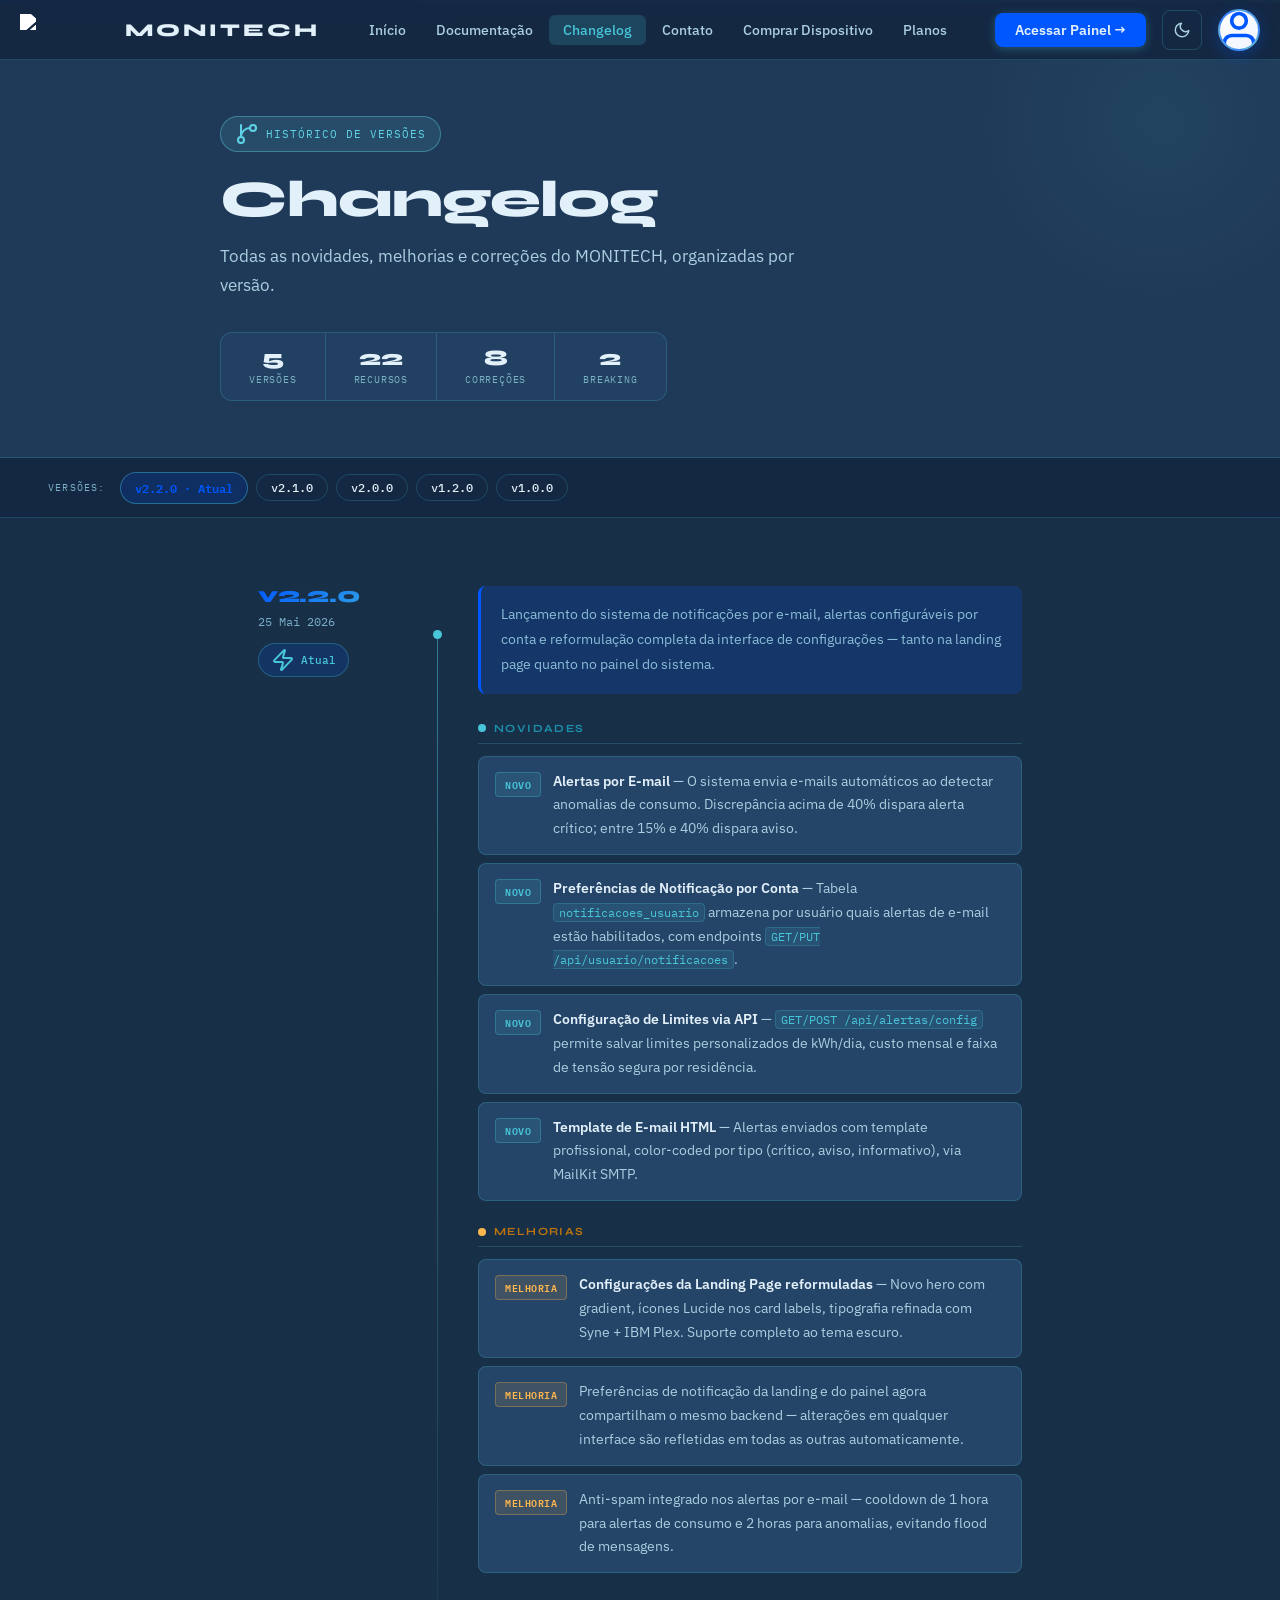
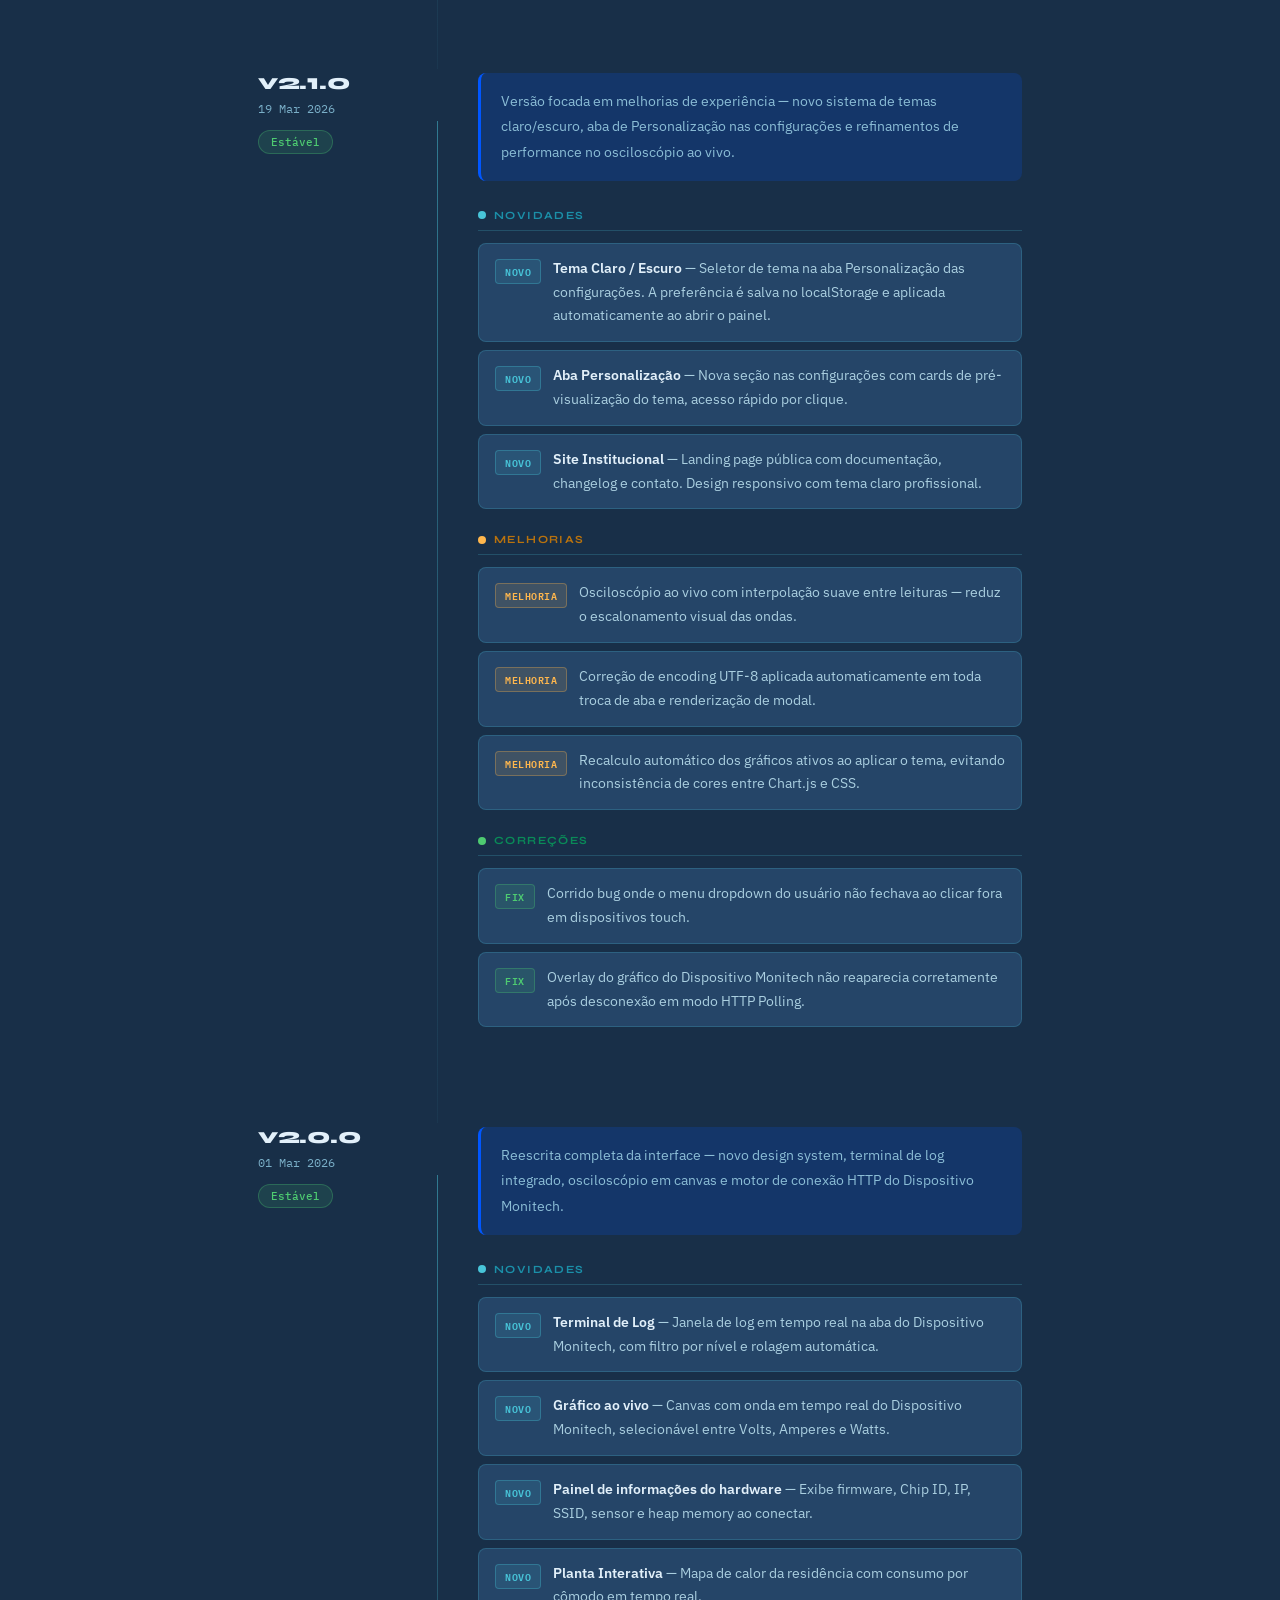
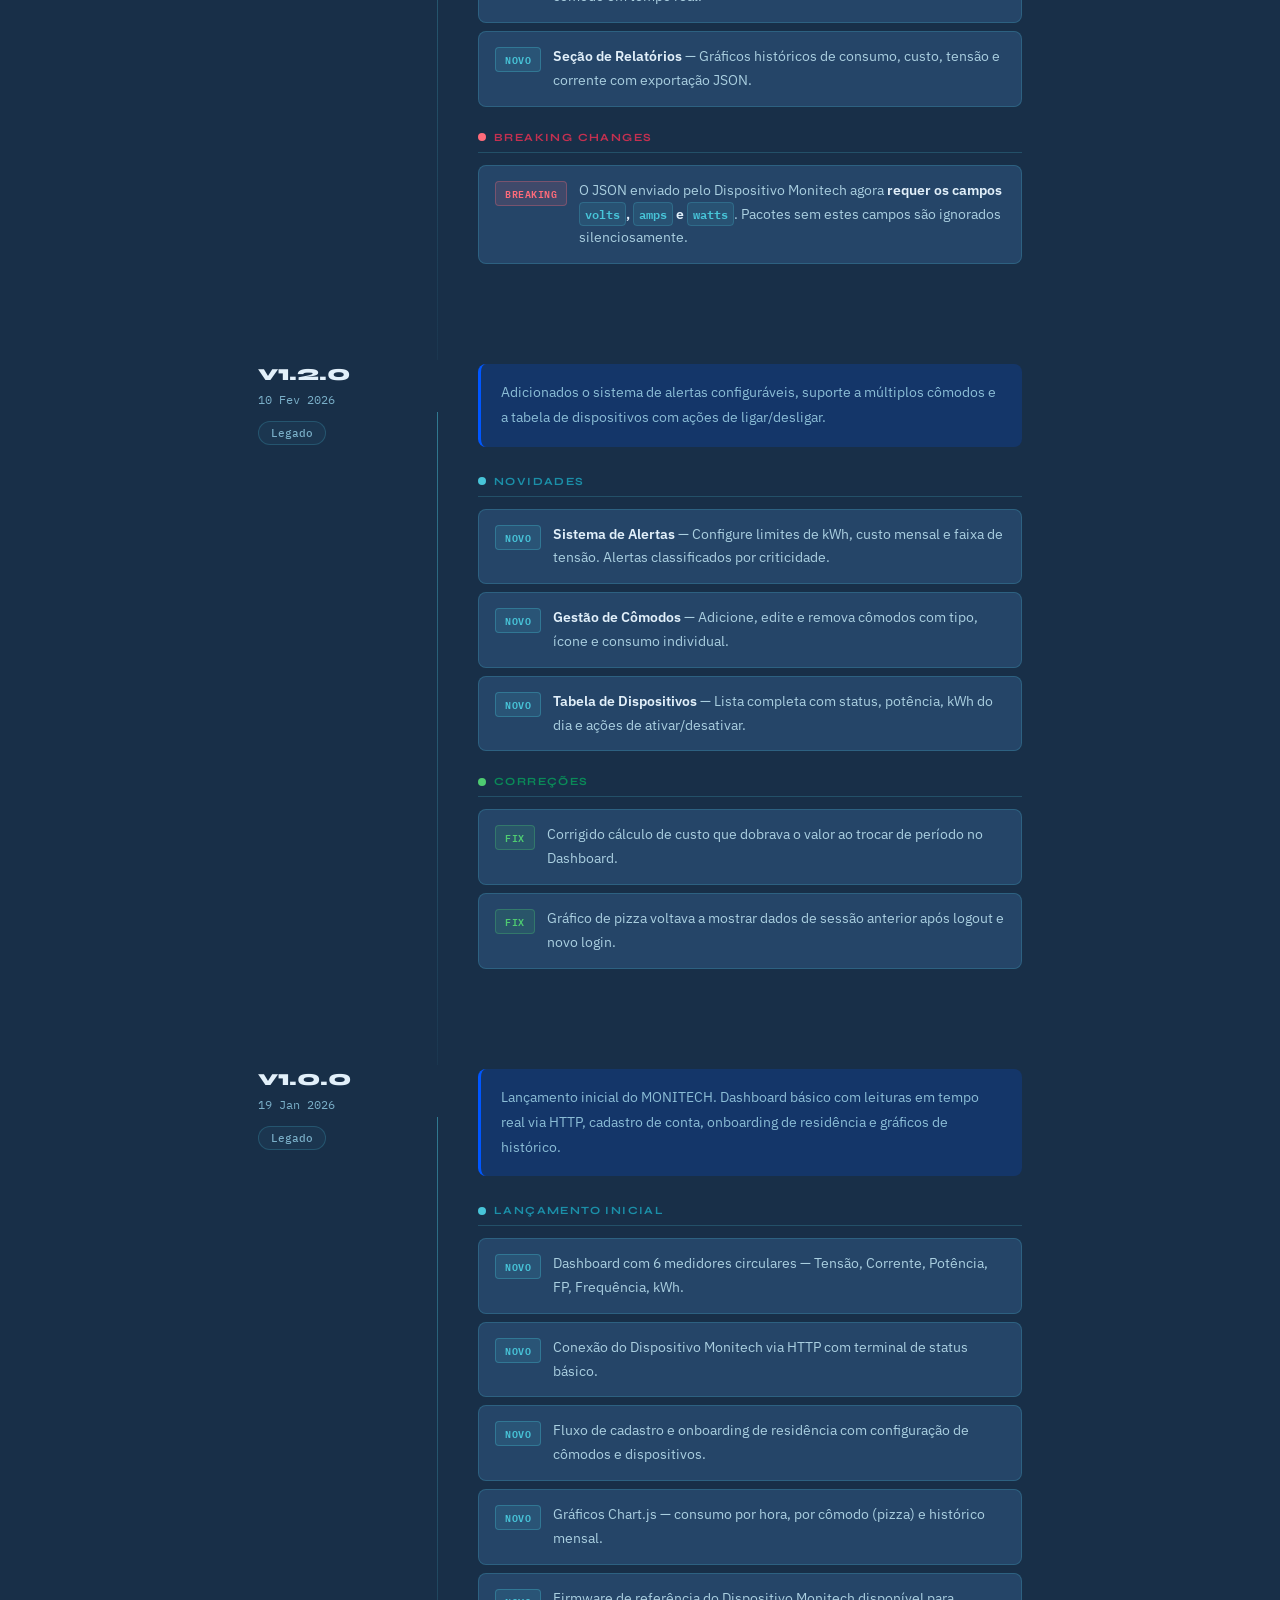
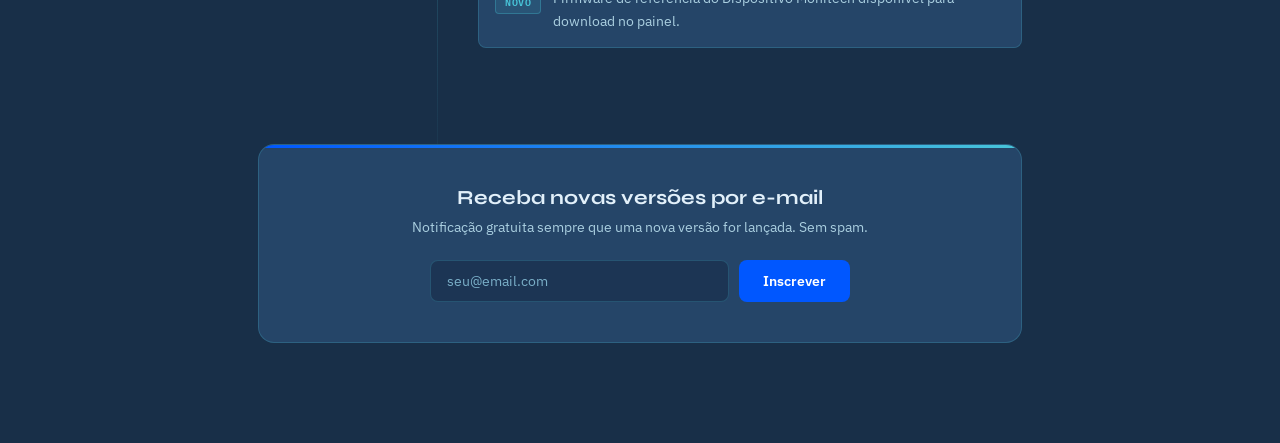
==== commit ff414201: "Responsividade mobile, NILM redesign, alertas e correções - Topbar: oculta texto e badge 'AO VIVO' e" ====
--- a/wwwroot/pages-documents/changelog.html
+++ b/wwwroot/pages-documents/changelog.html
@@ -70,7 +70,12 @@
           </a>
           <a class="nav-link" href="../website/compra.html">
             <span class="mmenu-icon"><i data-lucide="shopping-cart"></i></span>
-            <span class="mmenu-text">Comprar</span>
+            <span class="mmenu-text">Comprar Dispositivo</span>
+            <i data-lucide="chevron-right" class="mmenu-arrow"></i>
+          </a>
+          <a href="../website/planos.html">
+            <span class="mmenu-icon"><i data-lucide="zap"></i></span>
+            <span class="mmenu-text">Planos</span>
             <i data-lucide="chevron-right" class="mmenu-arrow"></i>
           </a>
         </div>
@@ -88,9 +93,9 @@
         <a class="nav-link" href="./docs.html">Documentação</a>
         <a class="nav-link active" href="changelog.html">Changelog</a>
         <a class="nav-link" href="./contato.html">Contato</a>
-        <a class="nav-link" href="../website/compra.html">Comprar</a>
-      </div>
-
+        <a class="nav-link" href="../website/compra.html">Comprar Dispositivo</a>
+        <a class="nav-link" href="../website/planos.html">Planos</a>
+      </div>
       <div class="nav-actions">
         <div class="nav-end">
           <a class="btn-nav-solid" target="_blank" href="../system/system.html">Acessar Painel →</a>
@@ -394,8 +399,7 @@
                 dispositivos touch.</div>
             </div>
             <div class="change-item"><span class="change-tag tag-fix">fix</span>
-              <div class="change-text">Overlay do gráfico ESP32 não reaparecia corretamente após desconexão em modo HTTP
-                Polling.</div>
+              <div class="change-text">Overlay do gráfico do Dispositivo Monitech não reaparecia corretamente após desconexão em modo HTTP Polling.</div>
             </div>
           </div>
         </div>
@@ -411,8 +415,7 @@
       </div>
       <div class="release-body">
         <div class="release-summary">
-          Reescrita completa da interface — novo design system, suporte a MQTT e Serial/USB, terminal de log integrado,
-          osciloscópio em canvas e reestruturação do motor de conexão ESP32.
+          Reescrita completa da interface — novo design system, terminal de log integrado, osciloscópio em canvas e motor de conexão HTTP do Dispositivo Monitech.
         </div>
 
         <div class="change-group">
@@ -420,20 +423,10 @@
               class="change-title--new">Novidades</span></div>
           <div class="change-list">
             <div class="change-item"><span class="change-tag tag-new">novo</span>
-              <div class="change-text"><strong>Protocolo MQTT</strong> — Suporte completo a brokers públicos e privados
-                com autenticação por usuário/senha.</div>
-            </div>
-            <div class="change-item"><span class="change-tag tag-new">novo</span>
-              <div class="change-text"><strong>Protocolo Serial/USB</strong> — Comunicação direta via Web Serial API sem
-                necessidade de rede Wi-Fi.</div>
-            </div>
-            <div class="change-item"><span class="change-tag tag-new">novo</span>
-              <div class="change-text"><strong>Terminal de Log</strong> — Janela de log em tempo real na aba ESP32, com
-                filtro por nível e rolagem automática.</div>
-            </div>
-            <div class="change-item"><span class="change-tag tag-new">novo</span>
-              <div class="change-text"><strong>Gráfico ESP32 ao vivo</strong> — Canvas com onda em tempo real,
-                selecionável entre Volts, Amperes e Watts.</div>
+              <div class="change-text"><strong>Terminal de Log</strong> — Janela de log em tempo real na aba do Dispositivo Monitech, com filtro por nível e rolagem automática.</div>
+            </div>
+            <div class="change-item"><span class="change-tag tag-new">novo</span>
+              <div class="change-text"><strong>Gráfico ao vivo</strong> — Canvas com onda em tempo real do Dispositivo Monitech, selecionável entre Volts, Amperes e Watts.</div>
             </div>
             <div class="change-item"><span class="change-tag tag-new">novo</span>
               <div class="change-text"><strong>Painel de informações do hardware</strong> — Exibe firmware, Chip ID, IP,
@@ -455,10 +448,7 @@
               class="change-title--brk">Breaking Changes</span></div>
           <div class="change-list">
             <div class="change-item"><span class="change-tag tag-brk">breaking</span>
-              <div class="change-text">O JSON enviado pelo ESP32 agora <strong>requer os campos <code>volts</code>, <code>amps</code> e <code>watts</code></strong>. Pacotes sem estes campos são ignorados silenciosamente.</div>
-            </div>
-            <div class="change-item"><span class="change-tag tag-brk">breaking</span>
-              <div class="change-text">A porta WebSocket padrão mudou de <code>:80</code> para <code>:81</code>. Atualize o firmware existente antes de conectar.</div>
+              <div class="change-text">O JSON enviado pelo Dispositivo Monitech agora <strong>requer os campos <code>volts</code>, <code>amps</code> e <code>watts</code></strong>. Pacotes sem estes campos são ignorados silenciosamente.</div>
             </div>
           </div>
         </div>
@@ -521,7 +511,7 @@
       </div>
       <div class="release-body">
         <div class="release-summary">
-          Lançamento inicial do MONITECH. Dashboard básico com leituras em tempo real via WebSocket e HTTP Polling,
+          Lançamento inicial do MONITECH. Dashboard básico com leituras em tempo real via HTTP,
           cadastro de conta, onboarding de residência e gráficos de histórico.
         </div>
         <div class="change-group">
@@ -533,7 +523,7 @@
                 Frequência, kWh.</div>
             </div>
             <div class="change-item"><span class="change-tag tag-new">novo</span>
-              <div class="change-text">Conexão ESP32 via WebSocket e HTTP Polling com terminal de status básico.</div>
+              <div class="change-text">Conexão do Dispositivo Monitech via HTTP com terminal de status básico.</div>
             </div>
             <div class="change-item"><span class="change-tag tag-new">novo</span>
               <div class="change-text">Fluxo de cadastro e onboarding de residência com configuração de cômodos e
@@ -544,8 +534,7 @@
               </div>
             </div>
             <div class="change-item"><span class="change-tag tag-new">novo</span>
-              <div class="change-text">Código de referência de firmware para ESP32 + PZEM-004T disponível no painel.
-              </div>
+              <div class="change-text">Firmware de referência do Dispositivo Monitech disponível para download no painel.</div>
             </div>
           </div>
         </div>
--- a/wwwroot/website/css/theme-colors.css
+++ b/wwwroot/website/css/theme-colors.css
@@ -108,15 +108,16 @@
 html[data-theme="light"] {
   color-scheme: light;
 
-  --bg-void:    #D6E8F5;
-  --bg-deep:    #C0D8EE;
-  --bg-card:    #E8F3FA;
-  --bg-card2:   #C8DEEC;
-  --bg-surface: #C8DEEC;
-
-  --white:  #ffffff;
-  --off:    #f4f8fc;
-  --off2:   #EAF3FB;
+  /* Fundo principal mais neutro — menos saturado que antes */
+  --bg-void:    #EEF3F8;
+  --bg-deep:    #E2EBF3;
+  --bg-card:    #F6F9FC;
+  --bg-card2:   #EAF0F6;
+  --bg-surface: #EAF0F6;
+
+  --white:  #FAFCFE;
+  --off:    #F0F5FA;
+  --off2:   #E6EFF7;
 
   --text-primary:   #0A1A2C;
   --text-secondary: #1E3D58;
@@ -124,7 +125,7 @@
   --ink:    #0A1A2C;
   --ink-2:  #1E3D58;
   --ink-3:  #4A6C88;
-  --muted:  #7a94a8;
+  --muted:  #3B5A73;
 
   --blue:        #1A7A9C;
   --blue-core:   #1A7A9C;
